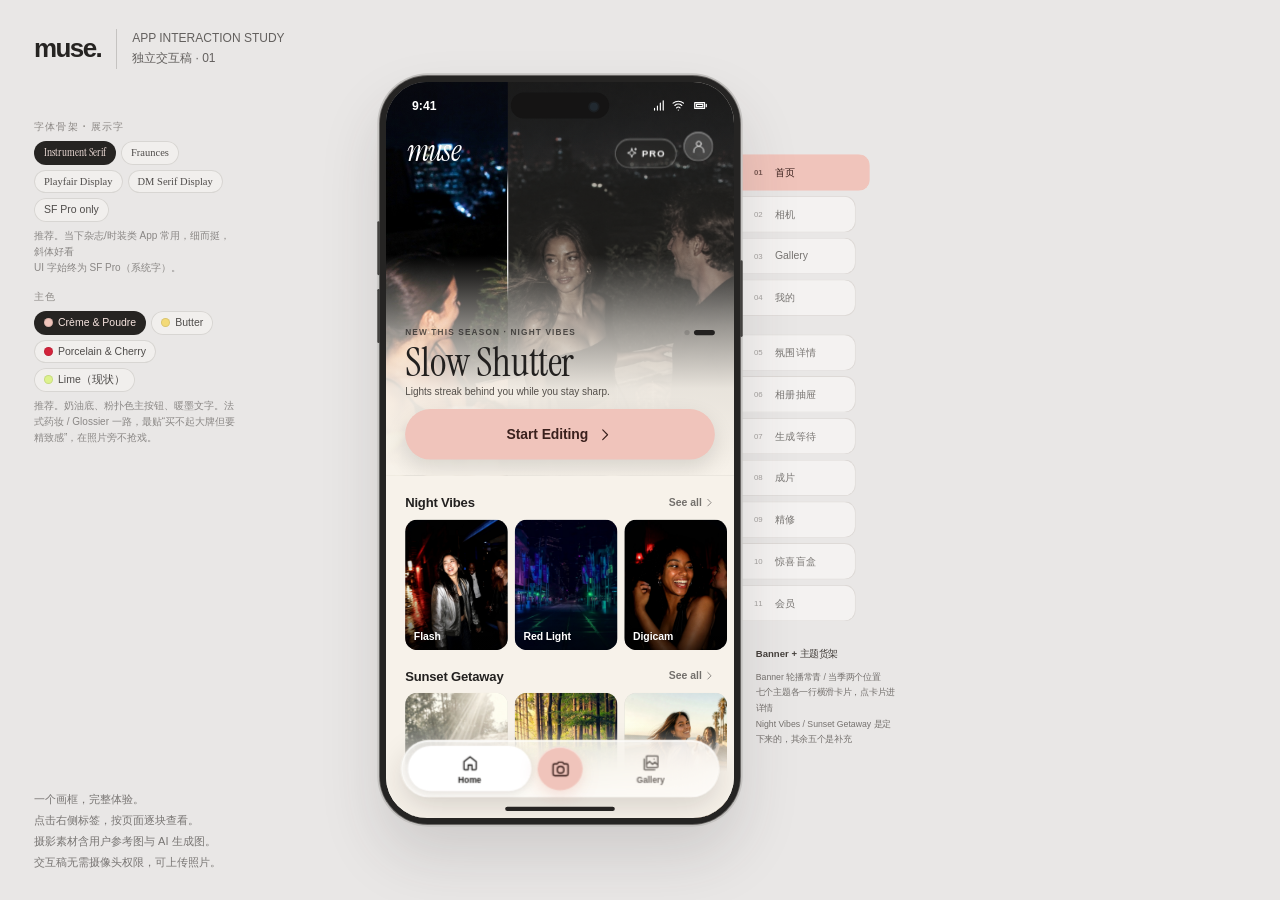
==== muse-app.html @ c4433f5d "Update the result page to Filters, Effects, Adjust, and Edit More." ====
<!doctype html>
<html lang="en" translate="no">
<head><meta charset="utf-8"><meta name="google" content="notranslate"><meta name="viewport" content="width=device-width, initial-scale=1"><title>muse — App UI</title>
<!-- THESIS: One photo, a new feeling. Real photography and direct manipulation lead.
OWN-WORLD: Warm porcelain, ink and one soft accent (default palette "Crème & Poudre"; Butter, Cherry and the original Lime are switchable in the demo panel); one editorial serif (Instrument Serif) for covers and titles, SF Pro for everything operated; Liquid-Glass chrome over photos; precise line icons; one glass capsule with Home / Camera / Gallery.
DIRECTION (2026-09-09): destination-led looks (Tonight / Getaway / Everyday), each packing color + light + grain. See DESIGN-DIRECTION.md.
STORY: Discover a look, choose a photo, compare, fine tune and save. A gift turns selection into discovery.
FIRST VIEWPORT: Edge-to-edge photographic feature, compact wordmark, membership pill, horizontal animated collections.
FORM: User-specified iPhone frame with external page tabs. Standalone, offline, no services. Included photos are Unsplash reference assets; AI and purchases are not connected. -->
<style>
:root{--paper:#faf9f6;--ink:#22231e;--muted:#73746c;--line:#e8e8e0;--accent:#ddf28d;--scale:1;--shadow:0 22px 60px #2427201a;font-family:-apple-system,BlinkMacSystemFont,"SF Pro Display","Helvetica Neue",sans-serif;color:var(--ink);font-synthesis:none}*{box-sizing:border-box}body{margin:0;background:#e9eae5;min-height:100vh}button,input,select{font:inherit}button{cursor:pointer;border:0;color:inherit;background:none;-webkit-tap-highlight-color:transparent}button:active{transform:scale(.97)}button:focus-visible,a:focus-visible,input:focus-visible{outline:3px solid #778e36;outline-offset:3px}button:disabled{opacity:.4;cursor:default}svg{width:22px;height:22px;fill:none;stroke:currentColor;stroke-width:1.7;stroke-linecap:round;stroke-linejoin:round;flex-shrink:0}img{display:block;width:100%;height:100%;object-fit:cover}h1,h2,h3,p{margin:0}h1{font-size:32px;letter-spacing:-1.05px;font-weight:730}h2{font-size:23px;letter-spacing:-.7px;font-weight:700}h3{font-size:17px;letter-spacing:-.35px}.board-head{position:fixed;left:34px;top:29px;display:flex;align-items:center;gap:15px;color:#62655b;font-size:12px}.board-head strong{font-size:26px;letter-spacing:-1.6px;color:#252820}.board-head span{border-left:1px solid #c5c8be;padding-left:15px;line-height:1.65}.board-note{position:fixed;left:34px;bottom:27px;font-size:11px;color:#777b70;line-height:1.9;max-width:205px}.workspace{min-height:100vh;display:flex;align-items:center;justify-content:center;padding:30px 160px 30px 0}.stage{position:relative;width:414px;height:860px;flex-shrink:0}.device{width:414px;height:860px;border:7px solid #252622;border-radius:55px;background:#252622;box-shadow:0 0 0 1px #686b62,0 0 0 3px #c5c7bf,0 36px 70px #30382c26;position:relative;z-index:2}.device:before{content:"";position:absolute;left:-10px;top:160px;width:3px;height:62px;border-radius:3px;background:#41443c;box-shadow:0 78px #41443c}.device:after{content:"";position:absolute;right:-10px;top:205px;width:3px;height:88px;border-radius:3px;background:#41443c}.screen{height:100%;border-radius:47px;background:var(--paper);overflow:hidden;position:relative;isolation:isolate}.status{height:54px;position:absolute;top:0;left:0;right:0;display:flex;align-items:center;justify-content:space-between;padding:0 27px 0 30px;font-size:14px;font-weight:650;z-index:15;pointer-events:none}.status.light{color:#fff}.status-icons{display:flex;gap:6px;align-items:center}.status svg{width:16px;height:16px;stroke-width:2}.status .battery{width:23px}.island{position:absolute;left:50%;top:12px;transform:translateX(-50%);width:113px;height:30px;border-radius:20px;background:#151613}.island:after{content:"";position:absolute;right:11px;top:10px;width:9px;height:9px;background:#212930;border:2px solid #1b1e21;border-radius:50%}.home-line{position:absolute;bottom:8px;left:50%;transform:translateX(-50%);background:#252620;width:126px;height:5px;border-radius:9px;z-index:50;pointer-events:none}.screen.dark .home-line{background:#fff}.content{height:100%;overflow:auto;scrollbar-width:none;padding-top:54px;padding-bottom:116px}.content::-webkit-scrollbar,.horizontal::-webkit-scrollbar{display:none}.topbar{height:59px;display:flex;align-items:center;justify-content:space-between;padding:0 24px}.wordmark{font-size:32px;letter-spacing:-2px;font-weight:800;display:flex;align-items:center;gap:5px}.wordmark svg{height:22px;width:22px;stroke-width:1.4}.pro{display:flex;align-items:center;gap:5px;font-size:11px;font-weight:650;background:#efefe7;border:1px solid #e1e3d7;border-radius:30px;padding:8px 12px}.pro svg{width:14px;height:14px}.pro b{font-weight:800;letter-spacing:1px}.content.home-content{padding-top:0}.hero{height:496px;position:relative;color:var(--ink);overflow:hidden}.hero-media{position:absolute;inset:0;animation:heroDrift 9s ease-in-out infinite alternate;transform-origin:50% 32%;pointer-events:none}.hero .hero-image{position:absolute;inset:0;object-position:50% 30%;height:100%}.hero-reveal{position:absolute;inset:0;clip-path:inset(0 65% 0 0);animation:heroReveal 4.8s ease-in-out infinite}.hero-sweep{position:absolute;top:105px;bottom:145px;left:35%;width:2px;margin-left:-1px;background:#ffffffe6;box-shadow:0 0 10px #ffffff80,0 0 1px #0006;animation:heroSweep 4.8s ease-in-out infinite;mask-image:linear-gradient(transparent,#000 18%,#000 78%,transparent)}.hero:after{content:"";position:absolute;inset:0;background:linear-gradient(180deg,#10140f68 0%,#10140f08 22%,#faf9f600 43%,#faf9f68c 60%,#faf9f6ed 76%,var(--paper) 95%);pointer-events:none}.hero .topbar{position:absolute;top:54px;left:0;right:0;z-index:3;color:white;height:55px;background:none}.hero .pro{background:#22281d35;border-color:#ffffff50;color:white;backdrop-filter:blur(14px)}.hero-text{position:absolute;z-index:2;left:25px;right:25px;bottom:20px}.hero .eyebrow{color:#535b45}.hero h1{font-weight:660;font-size:38px;line-height:1.04;margin:9px 0;letter-spacing:-1.35px}.hero p{font-size:12px;color:#626857}.hero .hero-actions{margin-top:17px}.hero .circle{background:#ffffff90;color:#323a27;border:1px solid #cfd5c4}.hero .hero-dots button{background:#c3c9b7}.hero .hero-dots button.active{background:#53663a}.home-content .collection{margin-top:17px}.status.home-scrolled{background:var(--paper);color:var(--ink)}
.eyebrow{font-size:10px;font-weight:650;letter-spacing:2px}.hero-actions{display:flex;align-items:center;gap:9px;margin-top:18px}.primary{min-height:49px;border-radius:27px;background:var(--ink);color:#fff;padding:0 24px;font-weight:600;font-size:14px;display:inline-flex;align-items:center;justify-content:center;gap:9px}.primary.lime{background:var(--accent);color:#242b18}.primary.white{background:white;color:var(--ink)}.primary.wide{width:100%}.hero .primary{min-height:40px;padding:0 22px;font-size:12px}.circle{height:41px;width:41px;border-radius:50%;display:inline-flex;align-items:center;justify-content:center;background:#efefe8;flex-shrink:0}.hero-dots{display:flex;gap:5px;margin-left:auto;align-self:flex-end;padding-bottom:15px}.hero-dots button{width:6px;height:6px;padding:0;background:#ffffff65;border-radius:4px}.hero-dots button.active{width:24px;background:white}.collection{margin-top:24px}.section-heading{display:flex;justify-content:space-between;align-items:center;padding:0 23px;margin-bottom:13px}.section-heading button{font-size:11px;color:#77786f;display:flex;gap:3px;align-items:center}.section-heading button svg{height:13px;width:13px}.section-heading h2{font-size:21px}.horizontal{display:flex;gap:11px;overflow-x:auto;scrollbar-width:none;padding:0 23px 3px;scroll-snap-type:x mandatory}.template{padding:0;text-align:left;width:147px;flex-shrink:0;scroll-snap-align:center}.template-image{height:170px;position:relative;overflow:hidden;border-radius:13px;background:#dadbd3}.template-image .after{position:absolute;inset:0;animation:reveal 6s ease-in-out infinite}.template:nth-child(2n) .after{animation-delay:-2s}.template:nth-child(3n) .after{animation-delay:-4s}.template-image .divider{position:absolute;top:0;bottom:0;width:2px;margin-left:-1px;background:#ffffffe0;box-shadow:0 0 6px #ffffff80,0 0 1px #0006;animation:divider 6s ease-in-out infinite}.template:nth-child(2n) .divider{animation-delay:-2s}.template:nth-child(3n) .divider{animation-delay:-4s}.template-tag{position:absolute;left:9px;bottom:9px;color:#fff;background:#151a164f;padding:4px 7px;border:1px solid #ffffff45;border-radius:12px;font-size:8px}.template h3{font-size:12px;margin-top:9px;font-weight:650;letter-spacing:0}.template p{font-size:10px;color:var(--muted);margin-top:4px}.bottom-nav{position:absolute;z-index:12;bottom:24px;left:17px;right:17px;display:flex;gap:9px;align-items:center}.bottom-nav:before{content:"";position:absolute;inset:-19px -17px -24px;background:linear-gradient(transparent,var(--paper) 51%);z-index:-1;pointer-events:none}.capsule{display:flex;align-items:center;background:#252720;border:1px solid #ffffff19;border-radius:38px;padding:6px;flex:1;height:64px;box-shadow:0 7px 17px #1b241527}.nav-item{display:flex;flex:1;gap:4px;flex-direction:column;align-items:center;justify-content:center;height:50px;color:#c0c3b7;font-size:9px;border-radius:30px;font-weight:500}.nav-item svg{width:21px;height:21px}.nav-item.active{background:#414538;color:var(--accent)}.nav-orb{width:64px;height:64px;border-radius:50%;display:grid;place-items:center;background:var(--accent);box-shadow:0 7px 17px #1b24151a;position:relative}.nav-orb svg{height:25px;width:25px}.nav-orb.selecting{outline:4px solid #c7dd8b66;animation:pulse 2s infinite}.nav-orb.dragover{transform:scale(1.14);background:#bde550}.nav-orb .count{position:absolute;right:0;top:0;border-radius:50%;background:#252720;color:white;font-size:10px;padding:4px 7px}.tabs{position:absolute;left:407px;top:90px;width:157px;display:flex;flex-direction:column;gap:8px;z-index:1}.tab{height:46px;padding:0 16px 0 23px;border-radius:0 13px 13px 0;text-align:left;background:#f5f5f0;color:#767b6f;display:flex;align-items:center;gap:11px;font-size:12px;transition:width .2s,background .2s;width:140px;border:1px solid #dce0d3;border-left:0}.tab small{font-size:9px;opacity:.65;width:13px}.tab.active{width:156px;background:#daeaa5;color:#263018;font-weight:650;border-color:#cddf93}.tab-divider{height:9px}.board-caption{position:absolute;left:432px;top:690px;width:160px;font-size:10px;line-height:1.8;color:#72796a}.board-caption strong{display:block;color:#424a37;margin-bottom:7px;font-size:11px}.page-heading{padding:19px 23px 16px;display:flex;align-items:center;justify-content:space-between}.page-heading p{font-size:11px;color:var(--muted);margin-top:6px}.text-button{font-size:13px;font-weight:550}.segmented{margin:0 20px 22px;background:#eaece3;padding:4px;border-radius:24px;display:flex}.segmented button{flex:1;font-size:11px;padding:9px 3px;border-radius:20px;color:#686e5f}.segmented button.active{background:white;color:#282d21;box-shadow:0 2px 4px #1f26120d}.library-date{display:flex;justify-content:space-between;align-items:center;margin:0 23px 13px}.library-date h2{font-size:19px}.library-date span{font-size:10px;color:var(--muted)}.photo-grid{display:grid;grid-template-columns:repeat(3,1fr);gap:3px;padding:0 3px}.photo-cell{position:relative;aspect-ratio:.79;padding:0;overflow:hidden;touch-action:pan-y;user-select:none;-webkit-user-select:none}.photo-cell img{pointer-events:none}.photo-cell.selected img{transform:scale(.89);border-radius:9px;opacity:.85}.photo-cell.selected{background:#e0edb7}.photo-cell .check{position:absolute;right:8px;bottom:8px;height:21px;width:21px;background:#1112;border:1.5px solid white;border-radius:50%;display:grid;place-items:center;color:#fff}.photo-cell.selected .check{background:#2b3320;border-color:#fff}.photo-cell .check svg{width:13px;height:13px}.photo-cell .heart{position:absolute;left:8px;bottom:9px;color:#fff;width:12px;height:12px;fill:#fff;filter:drop-shadow(0 1px 2px #0008)}.library-hint{display:flex;gap:11px;margin:22px 23px 0;padding:16px 0;border-top:1px solid var(--line);align-items:flex-start}.library-hint svg{width:25px;height:25px;color:#5c6940}.library-hint h3{font-size:12px;line-height:1.4}.library-hint p{font-size:11px;line-height:1.65;color:var(--muted);margin-top:4px}.subtle{font-size:10px;color:var(--muted);line-height:1.6}.selection-tip{position:absolute;bottom:98px;left:21px;right:21px;z-index:13;background:#eef4dd;border-radius:15px;padding:13px 14px;font-size:11px;display:flex;align-items:center;gap:10px;border:1px solid #d8e1bd}.selection-tip p{flex:1}.selection-tip button{font-size:11px;font-weight:700}.toolbar{height:59px;display:flex;align-items:center;justify-content:space-between;padding:0 18px;gap:8px}.toolbar .circle{background:#eeeee7;width:36px;height:36px}.toolbar-title{text-align:center;flex:1}.toolbar-title h3{font-size:14px}.toolbar-title p{font-size:10px;color:var(--muted);margin-top:3px}.toolbar .right{min-width:36px;text-align:right}.detail-visual{height:423px;position:relative;background:#30342d;overflow:hidden}.detail-visual>img{position:absolute;inset:0;object-position:50% 36%}.detail-visual .original{clip-path:inset(0 calc(100% - var(--split,50%)) 0 0);z-index:2}.compare-line{position:absolute;top:0;bottom:0;left:var(--split,50%);width:1.5px;background:#fff9;z-index:3;pointer-events:none}.compare-line span{position:absolute;top:49%;left:-16px;width:33px;height:33px;border-radius:50%;background:white;display:grid;place-items:center;color:#333;box-shadow:0 2px 10px #0002}.compare-line span svg{width:19px}.compare-input{position:absolute;z-index:4;inset:0;width:100%;height:100%;margin:0;opacity:0;cursor:ew-resize}.compare-label{position:absolute;z-index:3;top:16px;padding:5px 8px;font-size:9px;color:white;border-radius:14px;background:#16191650;border:1px solid #ffffff36}.compare-label.left{left:16px}.compare-label.right{right:16px}.detail-body{padding:22px 23px}.detail-body p{font-size:12px;line-height:1.65;color:var(--muted);margin-top:8px}.chips{display:flex;gap:6px;margin-top:16px}.chip{font-size:10px;border:1px solid #e0e2d7;border-radius:20px;padding:6px 10px;color:#636a56}.sticky-action{position:absolute;bottom:24px;left:23px;right:23px;z-index:10;display:flex;gap:9px}.sticky-action:before{content:"";position:absolute;inset:-20px -23px -24px;background:linear-gradient(transparent,var(--paper) 42%);z-index:-1;pointer-events:none}.sticky-action .primary{flex:1}.sticky-action .circle{height:49px;width:49px}.modal-layer{position:absolute;inset:0;background:#13170e70;z-index:30;display:flex;align-items:flex-end;backdrop-filter:blur(4px)}.sheet{background:var(--paper);border-radius:30px 30px 0 0;width:100%;max-height:86%;overflow:auto;padding:11px 20px 35px;box-shadow:0 -10px 45px #1b241224;animation:sheetIn .32s cubic-bezier(.16,1,.3,1)}.handle{width:32px;height:4px;border-radius:5px;background:#ced1c6;margin:0 auto 15px}.sheet-head{display:flex;align-items:center;justify-content:space-between;margin:0 2px 6px}.sheet-head h2{font-size:22px}.sheet-head .circle{width:29px;height:29px}.sheet-head .circle svg{width:16px}.sheet-description{font-size:12px;color:var(--muted);line-height:1.6;padding:0 2px;margin-bottom:19px}.upload-row{display:flex;align-items:center;text-align:left;gap:13px;background:#ecefe3;border-radius:14px;width:100%;padding:15px;margin:16px 0 20px}.upload-row>svg{width:24px;height:24px}.upload-row span{flex:1;font-size:13px;font-weight:650}.upload-row small{display:block;font-size:10px;color:var(--muted);font-weight:400;margin-top:4px}.sheet .photo-grid{margin:13px -17px 17px;padding:0}.sheet .photo-cell{aspect-ratio:1}.empty{padding:55px 30px;text-align:center;color:#777d6e}.empty>svg{height:38px;width:38px;margin-bottom:15px;stroke-width:1.2}.empty h3{font-size:16px;color:var(--ink)}.empty p{font-size:12px;line-height:1.7;margin:9px auto 20px;max-width:250px}.toast{position:absolute;z-index:60;left:30px;right:30px;bottom:110px;display:none;background:#262a22ed;color:white;backdrop-filter:blur(12px);border-radius:17px;padding:14px 17px;font-size:12px;line-height:1.6;box-shadow:0 5px 20px #0002}.toast.show{display:block;animation:sheetIn .2s ease-out}.result-tag{display:flex;align-items:center;gap:6px;color:#56613b;font-size:11px;padding:5px 0 12px}.result-tag svg{width:15px;height:15px}.range-row{margin:22px 0}.range-label{display:flex;justify-content:space-between;font-size:12px;margin-bottom:12px}.range-label output{color:#828678;font-variant-numeric:tabular-nums}input[type=range]:not(.compare-input){width:100%;height:3px;accent-color:#5b6e35;cursor:pointer}.profile{padding:22px 24px 0}.avatar{width:65px;height:65px;border-radius:50%;display:grid;place-items:center;background:#eaeddc;color:#697b47;margin-bottom:15px}.avatar svg{width:28px;height:28px;stroke-width:1.4}.profile h1{font-size:29px}.profile p{font-size:12px;color:var(--muted);margin-top:7px;line-height:1.65}.membership-card{background:#e2ecc5;border-radius:20px;margin:25px 23px;padding:22px;position:relative;overflow:hidden;text-align:left;width:calc(100% - 46px)}.membership-card h2{font-size:23px}.membership-card p{font-size:11px;color:#596547;margin-top:8px;line-height:1.6;max-width:220px}.membership-card>svg{position:absolute;right:20px;top:20px;height:24px;width:24px;color:#657740}.membership-card .link{display:flex;gap:5px;align-items:center;font-size:11px;font-weight:650;margin-top:19px}.membership-card .link svg{width:13px;height:13px}.settings{margin:20px 23px;border-top:1px solid var(--line)}.setting{display:flex;align-items:center;width:100%;gap:12px;padding:18px 0;border-bottom:1px solid var(--line);font-size:12px;text-align:left}.setting>svg{width:19px;height:19px;color:#777f69}.setting span{flex:1}.setting small{font-size:10px;color:var(--muted)}.setting .chev{width:14px;height:14px}.history-row{display:flex;align-items:center;gap:13px;padding:10px 23px;text-align:left;width:100%}.history-row img{width:51px;height:60px;border-radius:7px}.history-row div{flex:1}.history-row h3{font-size:12px}.history-row p{font-size:10px;color:var(--muted);margin-top:6px}.history-row svg{height:16px;width:16px}.editor{background:#f6f6f1;min-height:100%;padding-bottom:30px}.editor .detail-visual{height:355px}.editor-tools{display:flex;gap:10px;justify-content:space-between;margin:19px 20px 0;border-bottom:1px solid var(--line);padding-bottom:14px}.editor-tool{display:flex;flex-direction:column;gap:8px;align-items:center;font-size:10px;color:#858a7b;min-width:50px}.editor-tool.active{color:#344523}.editor-tool.active svg{background:#e3edcd;border-radius:10px;box-sizing:content-box;padding:9px;margin:-9px}.editor-settings{padding:8px 25px 0}.editor-look-row{display:flex;gap:10px;overflow-x:auto;padding:20px 23px}.editor-look{flex:0 0 60px;font-size:9px;padding:0}.editor-look img{height:67px;border-radius:8px;margin-bottom:8px}.editor-look.active img{outline:2px solid #5c7040;outline-offset:3px}.content.camera-content{padding:54px 0 22px!important;overflow:hidden;background:#080907!important}.camera-screen{height:100%;min-height:0;position:relative;background:#151713;color:#fff;border-radius:27px;overflow:hidden}.camera-scene{position:absolute;inset:0;background:#191d17}.camera-video,.camera-photo-preview{width:100%;height:100%;object-fit:cover;position:absolute;inset:0;transform-origin:center}.camera-photo-preview[hidden]{display:none}.camera-video[hidden]{display:none}.camera-shade{position:absolute;inset:0;pointer-events:none;background:linear-gradient(#0508047a,transparent 20%,transparent 48%,#070a0599 74%,#070907f5 100%)}.camera-top{position:absolute;left:17px;right:17px;top:17px;display:flex;align-items:center;justify-content:space-between;z-index:4}.camera-top .circle,.camera-rail .circle{width:35px;height:35px;background:#343a30a6;backdrop-filter:blur(14px);color:white;border:1px solid #ffffff1c}.camera-top .circle svg{width:18px;height:18px}.camera-top-label{font-size:11px;font-weight:550;display:flex;align-items:center;gap:6px;text-shadow:0 1px 5px #0008}.camera-top-label svg{width:13px;height:13px;color:var(--accent)}.camera-rail{position:absolute;right:16px;bottom:244px;display:flex;flex-direction:column;align-items:center;gap:12px;z-index:4}.camera-rail .circle{width:36px;height:36px}.camera-rail .circle svg{width:20px;height:20px}.camera-zoom{position:absolute;left:50%;bottom:242px;transform:translateX(-50%);background:#30362acf;border:1px solid #ffffff12;border-radius:28px;display:flex;padding:4px;gap:3px;z-index:3;backdrop-filter:blur(10px)}.camera-zoom button{height:33px;min-width:34px;border-radius:50%;font-size:11px;color:#c5cbbf;font-weight:550}.camera-zoom button.active{background:#171d12;color:var(--accent);font-size:12px}.camera-style-name{position:absolute;bottom:188px;left:20px;right:20px;text-align:center;font-size:12px;font-weight:600;letter-spacing:.1px;z-index:3}.camera-carousel{position:absolute;left:0;right:0;bottom:72px;height:112px;z-index:3;display:flex;align-items:center;gap:15px;overflow-x:auto;padding:0 calc(50% - 32px);scroll-snap-type:x mandatory;scrollbar-width:none;touch-action:pan-x}.camera-carousel::-webkit-scrollbar{display:none}.camera-style{width:64px;height:64px;border-radius:50%;padding:0;overflow:hidden;position:relative;flex-shrink:0;scroll-snap-align:center;opacity:.72;transition:transform .2s,opacity .2s}.camera-style.active{transform:scale(1.25);opacity:1}.camera-style:after{content:"";position:absolute;inset:0;background:linear-gradient(transparent,#080c0470)}.camera-shutter{position:absolute;bottom:82px;left:50%;transform:translateX(-50%);width:92px;height:92px;border-radius:50%;border:3px solid white;background:transparent;z-index:4;padding:0;box-shadow:0 2px 12px #0002}.camera-shutter:before{content:"";position:absolute;inset:4px;border:1px solid #ffffff66;border-radius:50%;pointer-events:none}.camera-shutter:active{transform:translateX(-50%) scale(.96)}.camera-shutter.photo-mode{border-color:var(--accent)}.camera-shutter.photo-mode:after{content:"✓";display:grid;place-items:center;position:absolute;inset:8px;border-radius:50%;background:#202a11a6;color:var(--accent);font-size:30px}.camera-bottom{position:absolute;bottom:20px;left:22px;right:22px;display:flex;align-items:center;justify-content:space-between;z-index:4;height:36px}.camera-album{width:34px;height:38px;border-radius:9px;padding:0;overflow:hidden;background:#353c2d;display:grid;place-items:center;border:1px solid #ffffff20}.camera-album svg{width:20px}.camera-mode-tabs{display:flex;gap:25px;align-items:center}.camera-mode-tabs button{padding:10px 0;color:#8d9782;font-size:13px;font-weight:600}.camera-mode-tabs button.active{color:white}.camera-add{position:relative;padding:0;width:34px;height:38px;display:grid;place-items:center}.camera-add svg{height:27px;width:27px}.camera-add svg+svg{position:absolute;right:-2px;top:0;width:13px;height:13px;background:#0b0e08;border-radius:4px}.camera-flash-frame{position:absolute;inset:0;background:white;opacity:0;pointer-events:none;z-index:7}.camera-flash-frame.exposing{animation:cameraFlash .22s ease-out}@keyframes cameraFlash{from{opacity:.8}to{opacity:0}}
.gift-heading{padding:17px 28px 0;text-align:center}.gift-heading h1{font-size:32px;line-height:1.08}.gift-heading p{font-size:12px;color:var(--muted);line-height:1.6;max-width:285px;margin:11px auto 0}.gift-stage{height:232px;position:relative;display:flex;align-items:center;justify-content:center;margin-top:5px}.gift-photo{position:absolute;width:98px;height:125px;padding:5px;background:white;box-shadow:0 10px 20px #182e151a;border-radius:5px;top:38px;left:59px;transform:rotate(-15deg)}.gift-photo.right{left:auto;right:59px;transform:rotate(13deg);top:32px}.gift-photo img{border-radius:2px}.gift-object{position:relative;width:112px;height:95px;background:#d6e9a5;border-radius:6px 6px 12px 12px;transform:rotate(-6deg);margin-top:77px;box-shadow:0 16px 22px #4b61212b}.gift-object:before{content:"";position:absolute;top:-11px;left:-6px;width:124px;height:25px;border-radius:6px;background:#e1efbc;box-shadow:0 4px 2px #9bb97035}.gift-ribbon{position:absolute;left:45px;top:-11px;width:23px;height:106px;background:#677d43}.gift-bow{position:absolute;top:-35px;left:24px;width:66px;height:29px;border:9px solid #677d43;border-radius:50% 50% 12% 12%;transform:rotate(-4deg)}.gift-object>svg{position:absolute;bottom:12px;right:12px;width:17px;color:#58713a}.gift-stage.open .gift-object{animation:giftOpen .7s ease forwards}.gift-options{padding:0 24px}.gift-option{display:flex;align-items:center;gap:12px;padding:14px 0;border-bottom:1px solid var(--line)}.gift-option svg{width:19px;height:19px;color:#758352}.gift-option div{flex:1}.gift-option h3{font-size:12px}.gift-option p{font-size:10px;color:var(--muted);margin-top:5px;line-height:1.5}.gift-option .switch{height:27px;width:45px;border-radius:20px;background:#647a40;position:relative}.switch:after{content:"";position:absolute;right:3px;top:3px;width:21px;height:21px;background:#fff;border-radius:50%;box-shadow:0 1px 3px #0002}.switch.off{background:#d0d3c9}.switch.off:after{left:3px}.gift-preview-note{font-size:10px;color:#7e8573;line-height:1.65;margin:16px 24px;text-align:center}.gift-result-grid{display:grid;grid-template-columns:1fr 1fr;gap:12px;padding:22px}.gift-result-grid button{padding:0;text-align:left}.gift-result-grid img{height:195px;border-radius:12px}.gift-result-grid h3{font-size:12px;margin:10px 0 5px}.gift-result-grid p{font-size:10px;color:var(--muted)}.pro-hero{height:276px;position:relative;margin-top:-54px;overflow:hidden}.pro-hero img{object-position:50% 29%;filter:grayscale(1)}.pro-hero:after{content:"";position:absolute;inset:0;background:linear-gradient(transparent 25%,var(--paper) 100%)}.pro-content{padding:0 29px;position:relative;margin-top:-40px;text-align:center}.pro-content .wordmark{justify-content:center;font-size:40px;gap:10px}.pro-content .wordmark span{font-size:11px;letter-spacing:2px;background:#e3ebcd;border:1px solid #d0dbb5;border-radius:7px;padding:6px 8px}.pro-content>h1{font-size:29px;line-height:1.13;margin-top:20px}.pro-content>p{font-size:12px;color:var(--muted);line-height:1.7;margin-top:12px}.benefits{text-align:left;margin:25px 0}.benefit{display:flex;gap:12px;align-items:center;margin:20px 0;font-size:12px}.benefit svg{width:19px;height:19px;color:#5a6d3e}.plans{display:flex;gap:10px;text-align:left}.plan{flex:1;border:1px solid #daddd0;border-radius:14px;padding:17px 13px}.plan.active{border:1.5px solid #6a7f49;background:#eef3e1}.plan h3{font-size:12px}.plan p{font-size:10px;color:var(--muted);margin-top:8px}.legal{font-size:9px;color:#808574;line-height:1.65;text-align:center;margin-top:16px}.review-banner{padding:12px 14px;background:#f0f1e9;border-radius:12px;font-size:11px;color:#777f69;line-height:1.65;margin:20px 0}.form-label{font-size:11px;color:#656d5b;display:block;margin:20px 0 8px}.field{background:white;border:1px solid #dce0d2;border-radius:12px;padding:13px;width:100%;font-size:13px;color:var(--ink)}.sheet-actions{display:flex;gap:8px;margin-top:20px}.sheet-actions button{flex:1}.secondary{min-height:47px;background:#e9ecdf;border-radius:24px;font-size:12px;font-weight:600;padding:0 17px;display:flex;align-items:center;justify-content:center;gap:8px}.danger{color:#a1473a}.gallery-detail{background:#1b1e18;color:white;min-height:100%}.gallery-detail .toolbar .circle{background:#363b30;color:white}.gallery-detail .toolbar-title p{color:#aab19e}.gallery-detail-image{height:460px;object-fit:contain}.photo-actions{display:flex;align-items:center;justify-content:space-around;padding:22px 25px}.photo-actions button{display:flex;align-items:center;flex-direction:column;gap:9px;font-size:10px}.photo-actions button svg{height:22px;width:22px}.photo-info{padding:5px 25px;color:#acb49e;font-size:10px;line-height:1.8}.gallery-detail .primary{margin:20px 25px 0;width:calc(100% - 50px)}.drag-ghost{position:absolute;z-index:80;width:70px;height:85px;border-radius:9px;pointer-events:none;box-shadow:0 8px 30px #0005;transform:rotate(-8deg);border:3px solid white}.sr-only{position:absolute;width:1px;height:1px;padding:0;margin:-1px;overflow:hidden;clip:rect(0,0,0,0);white-space:nowrap;border:0}
@keyframes reveal{0%,12%{clip-path:inset(0 80% 0 0)}45%,60%{clip-path:inset(0 0 0 0)}90%,100%{clip-path:inset(0 80% 0 0)}}@keyframes divider{0%,12%{left:20%}45%,60%{left:100%}90%,100%{left:20%}}@keyframes heroReveal{0%,100%{clip-path:inset(0 100% 0 0)}12%{clip-path:inset(0 86% 0 0)}48%,64%{clip-path:inset(0 0 0 0)}}@keyframes heroSweep{0%,100%{left:0;opacity:0}12%{left:14%;opacity:1}48%,64%{left:100%;opacity:0}84%{opacity:1}}@keyframes heroDrift{from{transform:scale(1.02) translateY(0)}to{transform:scale(1.1) translateY(-6px)}}@keyframes sheetIn{from{transform:translateY(30px);opacity:.4}to{transform:translateY(0);opacity:1}}@keyframes pulse{50%{box-shadow:0 0 0 8px #bdd68425}}@keyframes giftOpen{30%{transform:rotate(8deg) scale(1.08)}65%{transform:rotate(-8deg) scale(.95)}100%{transform:rotate(0) scale(1.12)}}

/* Photo development: activity is visual; completion is driven by actual results. */
.tabs{gap:6px}.tab{height:42px}.board-caption{top:655px}.content.generating-content{padding-bottom:30px!important}.generation-page{min-height:100%;position:relative}.generation-top{height:55px;display:flex;align-items:center;justify-content:space-between;padding:0 23px}.generation-top .circle{width:34px;height:34px;background:#edeee5}.generation-top span{font-size:12px;font-weight:550}.generation-top>svg{width:20px;height:20px;color:#71844b}.generation-intro{text-align:center;padding:12px 24px 0}.generation-intro h1{font-size:31px;letter-spacing:-1px;line-height:1.12;font-weight:640}.generation-intro p{font-size:11px;color:#858b79;margin-top:10px}.develop-stage{position:relative;width:264px;height:327px;margin:25px auto 23px;isolation:isolate}.develop-ambient{position:absolute;inset:26px -24px -8px;z-index:-2;opacity:.22;filter:blur(29px);transform:scale(1.06)}.develop-ambient img{border-radius:30px}.develop-back{position:absolute;inset:7px -2px;border-radius:19px;overflow:hidden;background:#e5e9d9;transform:rotate(-7deg);box-shadow:0 8px 24px #273d1714;z-index:-1}.develop-back.second{transform:rotate(6deg);inset:5px 0}.develop-frame{position:absolute;inset:0;border-radius:19px;overflow:hidden;background:#dde1d2;box-shadow:0 12px 28px #2530161b;transform:translateZ(0)}.develop-photo{transition:filter .65s,transform .65s,opacity .65s;filter:saturate(.82);transform:scale(1.035);object-position:center 34%}.develop-frame:after{content:"";position:absolute;inset:0;border-radius:inherit;box-shadow:inset 0 0 0 1px #ffffff55;pointer-events:none}.develop-light{position:absolute;inset:-50%;background:linear-gradient(115deg,transparent 28%,#e9f7b900 35%,#e9f7b985 45%,#ffffff99 48%,#e4eecd19 56%,transparent 63%);mix-blend-mode:screen;transform:translateX(-25%);animation:developLight 5.2s cubic-bezier(.45,0,.2,1) infinite;pointer-events:none}.develop-curtain{position:absolute;inset:0;background:#f4f4db19;backdrop-filter:blur(3px);mask-image:linear-gradient(90deg,transparent,#000 50%,transparent);animation:developCurtain 5.2s ease-in-out infinite;pointer-events:none}.develop-original{position:absolute;top:13px;right:13px;border:1px solid #ffffff4d;background:#1e291837;backdrop-filter:blur(10px);color:#fff;padding:5px 9px;font-size:9px;border-radius:20px}.develop-caption{position:absolute;left:15px;right:15px;bottom:15px;display:flex;align-items:center;gap:7px;color:white;font-size:11px;text-shadow:0 1px 7px #1119}.develop-caption svg{width:15px;height:15px}.develop-bottom-fade{position:absolute;inset:50% 0 0;background:linear-gradient(transparent,#1b281471);pointer-events:none}.generation-status{text-align:center;padding:0 25px;min-height:74px}.generation-status h2{font-size:17px;font-weight:620;letter-spacing:-.35px;margin-top:13px}.generation-status p{font-size:11px;color:#7a826d;line-height:1.6;margin-top:7px}.activity-dots{display:flex;align-items:center;justify-content:center;gap:5px;height:8px}.activity-dots i{width:5px;height:5px;border-radius:50%;background:#7b9251;animation:developDot 1.6s ease-in-out infinite}.activity-dots i:nth-child(2){animation-delay:.18s}.activity-dots i:nth-child(3){animation-delay:.36s}.generation-assurance{font-size:10px;color:#838b77;text-align:center;display:flex;align-items:center;justify-content:center;gap:5px;margin:20px 22px 16px}.generation-assurance svg{width:13px;height:13px}.generation-actions{padding:0 27px;display:flex;flex-direction:column;align-items:center;gap:9px}.generation-actions .primary{min-height:44px;width:100%;font-size:12px}.generation-actions .text-button{font-size:11px;color:#7e8671;min-height:31px;padding:6px 14px}.generation-actions .secondary{min-height:44px;font-size:12px;width:100%}.generation-complete .develop-photo{filter:none;transform:scale(1)}.generation-complete .develop-light,.generation-complete .develop-curtain,.generation-error .develop-light,.generation-error .develop-curtain,.generation-cancelled .develop-light,.generation-cancelled .develop-curtain{display:none}.generation-complete .develop-frame{animation:developReady .65s ease-out both}.generation-symbol{display:grid;place-items:center;margin:0 auto;width:26px;height:26px;border-radius:50%;background:#e2edc7;color:#5a7139}.generation-symbol svg{width:15px;height:15px}.generation-error .generation-symbol{background:#f0e9db;color:#926a3e}.generation-cancelled .generation-symbol{background:#e9ece2;color:#778367}.generation-error .develop-photo,.generation-cancelled .develop-photo{filter:saturate(.58);opacity:.85}.generation-batch-count{position:absolute;left:50%;bottom:-12px;transform:translateX(-50%);background:var(--paper);color:#6b765a;border:1px solid #e5e9da;border-radius:20px;padding:6px 11px;font-size:9px;z-index:5;white-space:nowrap}.generation-preview-controls{margin-top:13px;display:grid;grid-template-columns:1fr 1fr;gap:5px}.generation-preview-controls button{border:1px solid #d3d9c5;border-radius:8px;background:#f3f5ed;padding:6px 3px;font-size:10px;color:#65724e}.generation-preview-controls button.active{background:#dfeabf;color:#3c4e21;border-color:#c8d69f}.generation-preview-label{font-size:9px;line-height:1.65;color:#858d7b;margin-top:8px}@keyframes developLight{0%,100%{transform:translate(-24%,-3%) rotate(-7deg);opacity:.35}50%{transform:translate(24%,3%) rotate(7deg);opacity:.85}}@keyframes developCurtain{0%,100%{transform:translateX(-60%);opacity:.35}50%{transform:translateX(60%);opacity:.75}}@keyframes developDot{0%,65%,100%{opacity:.28;transform:scale(.8)}30%{opacity:1;transform:scale(1.18)}}@keyframes developReady{from{opacity:.65;transform:scale(.98)}to{opacity:1;transform:scale(1)}}


/* A photo picker, not another decision page. */
.sheet.album-sheet{padding:0 0 25px;display:flex;flex-direction:column;max-height:80%;overflow:hidden;border-radius:29px 29px 0 0}.album-sheet .handle{margin:12px auto 7px;flex-shrink:0}.album-head{height:64px;padding:0 20px 11px;display:flex;align-items:center;justify-content:space-between;gap:12px;flex-shrink:0}.album-head h2{font-size:21px;letter-spacing:-.55px}.album-head p{font-size:10px;color:#818775;margin-top:4px}.album-head-actions{display:flex;align-items:center;gap:8px}.album-head .circle{height:31px;width:31px;background:#ecefe4}.album-head .circle svg{height:17px;width:17px}.album-scroll{overflow-y:auto;overscroll-behavior:contain;scrollbar-width:none;min-height:0}.album-scroll::-webkit-scrollbar{display:none}.album-sheet .photo-grid{margin:0;padding:0 3px;gap:3px}.album-sheet .photo-cell{aspect-ratio:1;border-radius:0}.album-sheet .photo-cell:active{transform:none;opacity:.72}.album-sheet .photo-cell img{transition:filter .15s}.album-sheet .photo-cell:focus-visible{outline-offset:-4px;outline:3px solid var(--accent)}.album-empty{padding:35px 25px;text-align:center}.album-empty>svg{width:30px;height:30px;color:#849272;margin-bottom:13px}.album-empty p{font-size:12px;color:var(--muted);margin-bottom:20px}


/* Photos own the gallery. Controls float above them. */
.screen.library-mode{background:#181e15}.content.library-content{padding:0!important;background:#181e15!important;scroll-padding-top:118px;scroll-padding-bottom:105px}.library-content .photo-grid{grid-template-columns:repeat(2,minmax(0,1fr));gap:2px;padding:0;min-height:100%;align-content:stretch}.library-content .photo-cell{aspect-ratio:.77;min-height:220px;touch-action:none;background:#222a1c}.library-content .photo-cell:last-child:nth-child(odd){grid-column:1/-1;aspect-ratio:1.55}.library-content .photo-cell img{transition:transform .16s,opacity .16s}.library-content .photo-cell.selected{background:#d8e7ac}.library-content .photo-cell.selected img{transform:scale(.935);border-radius:9px;opacity:.92}.library-content .photo-cell .check{right:12px;bottom:13px;width:24px;height:24px}.library-content .photo-cell.selected .check{background:var(--accent);color:#31441d;border:2px solid white}.library-mode .status{color:white;text-shadow:0 1px 8px #0009}.library-mode .home-line{background:white}.library-mode .bottom-nav:before{background:linear-gradient(transparent,#121a096e)}.library-mode .capsule{background:#20291cde;backdrop-filter:blur(20px)}.library-mode .nav-item.active{background:#5d6c476b}.library-mode .nav-orb{box-shadow:0 5px 20px #0003}.library-ui{position:absolute;inset:0;z-index:14;pointer-events:none}.library-top-shade{position:absolute;inset:0 0 auto;height:160px;background:linear-gradient(#15200d91,transparent);pointer-events:none}.library-filters{position:absolute;left:15px;right:15px;top:62px;display:flex;gap:2px;padding:5px;border:1px solid #ffffff4d;background:#f7faefdc;backdrop-filter:blur(18px);border-radius:28px;pointer-events:auto;box-shadow:0 4px 17px #19240c16}.library-filters button{flex:1;min-height:34px;padding:0 6px;border-radius:23px;font-size:11px;font-weight:550;color:#636e53}.library-filters button.active{background:#27351e;color:#f1f8df}.library-selection{position:absolute;top:121px;left:20px;right:20px;display:flex;align-items:center;justify-content:space-between;pointer-events:auto}.library-selection span,.library-selection button{background:#1d2919b8;backdrop-filter:blur(12px);border:1px solid #ffffff27;color:white;border-radius:20px;font-size:11px;padding:8px 12px}.library-selection span{display:flex;align-items:center;gap:6px}.library-selection svg{width:13px;height:13px}.library-empty{min-height:100%;padding:170px 28px 130px;display:flex;align-items:center;justify-content:center;flex-direction:column;text-align:center;color:#e7eddc}.library-empty>svg{height:34px;width:34px;margin-bottom:17px;stroke-width:1.3}.library-empty h3{font-size:18px}.library-empty p{font-size:12px;color:#b8c3aa;line-height:1.7;margin:10px 0 20px}.gift-coach{position:absolute;right:21px;bottom:103px;color:white;pointer-events:none;width:180px;padding-right:29px;animation:coachIn .35s ease-out both}.gift-coach p{font-size:11px;line-height:1.55;background:#27321cde;backdrop-filter:blur(12px);border:1px solid #ffffff35;border-radius:14px;padding:10px 13px;box-shadow:0 6px 20px #0002}.gift-coach .coach-arrow{position:absolute;right:8px;bottom:-29px;height:57px;width:41px;stroke:#e5f4be;stroke-width:1.7;fill:none;animation:coachArrow 2s ease-in-out infinite;overflow:visible}.gift-coach button{position:absolute;left:-8px;top:-8px;background:#f4f7ed;color:#566745;width:20px;height:20px;border-radius:50%;display:grid;place-items:center;pointer-events:auto}.gift-coach button svg{height:11px;width:11px}.coach-photo,.gift-drag-stack{position:absolute;width:70px;height:87px;pointer-events:none;border:3px solid white;border-radius:9px;box-shadow:0 10px 25px #0005;z-index:24;overflow:visible;background:white}.coach-photo img,.gift-drag-stack img{border-radius:6px}.coach-photo{left:53%;top:56%;animation:coachPhoto 4s cubic-bezier(.25,.6,.25,1) 2 both;opacity:0}.gift-drag-stack{transform:translate(-50%,-60%) rotate(-6deg);z-index:45;will-change:left,top,transform;isolation:isolate}.gift-drag-stack:before,.gift-drag-stack:after{content:"";position:absolute;inset:0;background:#e6ecd9;border:2px solid white;border-radius:8px;transform:rotate(9deg);z-index:-1}.gift-drag-stack:after{transform:rotate(-8deg)}.gift-drag-stack.single:before,.gift-drag-stack.single:after{display:none}.gift-drag-count{position:absolute;right:-9px;top:-10px;border-radius:50%;min-width:24px;height:24px;background:#def293;color:#334021;display:grid;place-items:center;font-size:11px;font-weight:700;border:2px solid white}.nav-orb.drop-ready{transform:scale(1.16);background:#eafaab;box-shadow:0 0 0 8px #e0f39740,0 8px 25px #0003}.nav-orb.receiving{animation:boxReceive .5s ease-out both}.nav-orb.receiving svg{animation:boxReceiveIcon .5s ease-out both}.library-mode .nav-orb.selecting{outline:0;animation:none}.library-mode .nav-orb.selecting:after{content:"";position:absolute;inset:-5px;border:1px solid #e2f5a694;border-radius:50%;animation:giftTarget 2.3s ease-in-out infinite}.library-mode.receiving-gift .photo-cell{pointer-events:none}@keyframes coachIn{from{opacity:0;transform:translateY(7px)}to{opacity:1;transform:translateY(0)}}@keyframes coachArrow{0%,100%{transform:translateY(-3px)}50%{transform:translateY(3px)}}@keyframes coachPhoto{0%,16%{opacity:0;transform:translate(0,0) scale(.9) rotate(-8deg)}23%,35%{opacity:1;transform:translate(0,0) scale(1) rotate(-8deg)}66%{opacity:1;transform:translate(95px,238px) scale(.3) rotate(8deg)}76%,100%{opacity:0;transform:translate(95px,238px) scale(.1) rotate(8deg)}}@keyframes boxReceive{0%,100%{transform:scale(1)}30%{transform:scale(1.2,.88)}60%{transform:scale(.94,1.1)}}@keyframes boxReceiveIcon{40%{transform:translateY(2px) rotate(-8deg)}70%{transform:translateY(-3px) rotate(5deg)}}@keyframes giftTarget{0%,100%{opacity:.3;transform:scale(1)}50%{opacity:.9;transform:scale(1.07)}}


/* Native picker conventions: system white, blue actions, square photos. */
.sheet.album-sheet{background:#fff;padding-bottom:25px;border-radius:24px 24px 0 0;max-height:86%;height:650px}.album-sheet .handle{background:#d1d1d6;margin:9px auto 8px;width:36px;height:5px}.ios-picker-nav{height:48px;flex-shrink:0;display:grid;grid-template-columns:70px 1fr 70px;align-items:center;padding:0 16px;gap:10px}.ios-cancel{font-size:16px;color:#007aff;text-align:left;padding:8px 0}.ios-picker-tabs{background:#eeeeef;padding:3px;display:flex;border-radius:9px}.ios-picker-tabs button{flex:1;height:28px;font-size:13px;font-weight:550;border-radius:7px;color:#1c1c1e}.ios-picker-tabs button.active{background:#fff;box-shadow:0 1px 4px #0002}.ios-search{display:flex;align-items:center;background:#efeff0;border-radius:10px;margin:9px 16px 15px;padding:9px 10px;gap:6px;color:#8e8e93;flex-shrink:0}.ios-search svg{width:17px;height:17px}.ios-search input{border:0;outline:none;background:none;width:100%;font-size:15px;color:#1c1c1e;padding:0}.ios-search input::placeholder{color:#8e8e93}.ios-picker-section{font-size:20px;font-weight:700;letter-spacing:-.4px;padding:0 17px 12px;color:#1c1c1e}.album-sheet .photo-grid{padding:0;gap:2px}.ios-albums{display:grid;grid-template-columns:1fr 1fr;gap:20px 14px;padding:0 16px 20px}.ios-album{padding:0;text-align:left}.ios-album-cover{aspect-ratio:1;border-radius:8px;overflow:hidden;background:#f2f2f7;display:grid;place-items:center;color:#b8b8bd}.ios-album h3{font-size:15px;font-weight:500;letter-spacing:0;margin-top:8px;color:#1c1c1e}.ios-album p{font-size:13px;color:#8e8e93;margin-top:3px}.ios-no-photos{text-align:center;padding:50px 18px;color:#8e8e93;font-size:14px}
/* Generation is an image event, with one status and one exit. */
.content.generating-content{padding-bottom:24px!important}.generation-page{min-height:100%;display:flex;flex-direction:column;align-items:center;justify-content:center;padding:20px 22px 25px}.generation-image{position:relative;isolation:isolate;width:100%;height:490px;max-height:62vh;border-radius:19px;margin-bottom:30px}.generation-image>img,.generation-image>canvas{position:absolute;inset:0;width:100%;height:100%;object-fit:cover;object-position:center 35%;border-radius:19px;box-shadow:0 12px 30px #27301c1f}.generation-image>canvas{background:#c5c7b9}.generation-image .ambient{position:absolute;inset:15px -8px -13px;z-index:-2;filter:blur(25px);opacity:.2}.generation-image .ambient img{border-radius:30px}.generation-image .batch-behind{position:absolute;inset:4px 0;z-index:-1;transform:rotate(-4deg);border-radius:19px;overflow:hidden;background:#e3e8d7}.generation-image .batch-behind+ .batch-behind{transform:rotate(4deg)}.generation-status{min-height:29px;padding:0;display:flex;align-items:center;justify-content:center;gap:10px;margin-bottom:17px}.generation-status h2{font-size:14px;font-weight:550;letter-spacing:0;margin:0}.generation-status .activity-dots{height:auto;gap:3px}.generation-status .activity-dots i{width:4px;height:4px}.generation-actions{padding:0;width:100%;gap:4px}.generation-actions .text-button{color:#7d826f;font-size:12px;min-height:38px}.generation-actions .primary{min-height:46px}.generation-complete .generation-image>img{animation:resultResolve .7s ease-out both}.generation-error .generation-image>img,.generation-cancelled .generation-image>img{filter:saturate(.65)}.result-page .detail-visual{height:515px}.result-page .detail-body{padding-top:13px}.gift-simple{padding:25px 24px;text-align:center}.gift-simple .gift-stage{height:305px;margin:38px 0 28px}.gift-simple p{font-size:14px;color:#727a64}.gift-simple .text-button{font-size:12px;margin-top:12px;color:#6b7c4a}.template-summary{padding:20px 24px;font-size:13px;color:#7b816e}@keyframes resultResolve{from{filter:blur(8px);opacity:.6;transform:scale(1.015)}to{filter:blur(0);opacity:1;transform:scale(1)}}


/* iOS all-photos density: consistent square cells, never enlarged feature tiles. */
.library-content .photo-grid{grid-template-columns:repeat(3,minmax(0,1fr));gap:2px;min-height:0;align-content:start;grid-auto-rows:auto}.library-content .photo-cell,.library-content .photo-cell:last-child:nth-child(odd){aspect-ratio:1;min-height:0;grid-column:auto}.library-content .photo-cell .check{right:8px;bottom:8px;width:21px;height:21px}


/* Me is a utility surface: compact identity, grouped rows, system-sized text. */
.content.me-content{background:#f5f5f2}.me-identity{display:flex;align-items:center;gap:13px;padding:19px 23px 20px;width:100%;text-align:left}.me-avatar{height:49px;width:49px;display:grid;place-items:center;flex-shrink:0;border-radius:50%;background:#e5e9d9;color:#71814e}.me-avatar svg{height:24px;width:24px;stroke-width:1.5}.me-identity .identity-text{flex:1}.me-identity strong{display:block;font-size:17px;font-weight:600;letter-spacing:-.3px}.me-identity small{display:block;font-size:11px;color:#838879;margin-top:5px}.me-identity>svg{width:15px;height:15px;color:#a6aa9c}.me-pro{display:flex;align-items:center;gap:12px;width:calc(100% - 40px);margin:0 20px 17px;padding:15px 17px;background:#e4edcc;border-radius:15px;text-align:left;min-height:66px}.me-pro>svg:first-child{height:24px;width:24px;color:#6b803f}.me-pro>span{flex:1}.me-pro strong{display:block;font-size:15px;font-weight:650}.me-pro small{display:block;font-size:11px;margin-top:4px;color:#788661}.me-pro>svg:last-child{height:15px;width:15px;color:#7d8f5a}.me-group{margin:0 20px 17px;border-radius:14px;background:white;overflow:hidden}.me-row{display:flex;align-items:center;gap:12px;padding:0 16px;min-height:47px;width:100%;text-align:left;position:relative}.me-row+.me-row:before{content:"";position:absolute;left:46px;right:0;top:0;height:.5px;background:#e9eae4}.me-row>svg:first-child{width:18px;height:18px;stroke-width:1.6;color:#74805e}.me-row .row-label{font-size:13px;font-weight:450;flex:1}.me-row .row-value{font-size:11px;color:#9a9e91}.me-row .row-chevron{width:13px;height:13px;color:#b5b9ac}.me-foot{font-size:10px;color:#a4aa98;text-align:center;padding:0 20px 12px}.me-detail-body{padding:17px 20px 30px}.me-detail-body .me-group{margin:0 0 17px}.me-detail-body h2{font-size:18px;font-weight:600;letter-spacing:-.3px}.me-detail-body p{font-size:12px;line-height:1.7;color:#7c8470;margin-top:8px}.me-detail-body .primary{min-height:46px;font-size:13px;margin-top:20px}.me-detail-body .field{background:white}.me-detail-body .form-label{margin-top:10px}.me-account-summary{padding:15px 16px;background:white;border-radius:14px;margin:0 0 20px}.me-account-summary .account-caption{font-size:10px;color:#858e76;margin-bottom:7px}.me-account-summary strong{font-size:14px;font-weight:550}.me-action-danger{color:#bd544a}.me-action-danger>svg:first-child{color:#bd544a}.me-detail-note{margin:14px 14px 22px!important;font-size:11px!important;line-height:1.65!important}.me-empty-history{padding:45px 18px;text-align:center}.me-empty-history>svg{width:32px;height:32px;color:#919b81;stroke-width:1.3;margin-bottom:16px}.me-empty-history h2{font-size:16px}.me-history-grid{display:grid;grid-template-columns:repeat(3,1fr);gap:3px}.me-history-grid button{padding:0;aspect-ratio:1;overflow:hidden}.me-history-grid img{height:100%;width:100%;object-fit:cover}.me-subscription-status{text-align:center;background:white;border-radius:16px;padding:31px 18px;margin:0 0 20px}.me-subscription-status>svg{height:28px;width:28px;color:#87976a;margin-bottom:15px}.me-subscription-status h2{font-size:17px}.me-subscription-status p{font-size:12px;margin-top:9px}.me-restore-indicator{display:flex;justify-content:center;margin:21px 0 6px}.me-policy{padding:4px 2px}.me-policy h2{font-size:14px;font-weight:600;margin:21px 0 6px;letter-spacing:0}.me-policy h2:first-child{margin-top:4px}.me-policy p{font-size:12px;line-height:1.85;margin:0;color:#737c67}.me-policy-note{font-size:10px!important;color:#959e89!important;margin-top:26px!important}.me-help-item{background:white;border-radius:13px;padding:16px;margin-bottom:10px}.me-help-item summary{font-size:13px;cursor:pointer;list-style:none;display:flex;align-items:center;justify-content:space-between;gap:10px}.me-help-item summary svg{width:14px;height:14px;color:#a3ab97}.me-help-item[open] summary svg{transform:rotate(90deg)}.me-help-item p{font-size:12px;margin-top:12px}.me-preview-foot{font-size:9px;line-height:1.65;color:#838d75;margin-top:11px}

.collection-grid{display:grid;grid-template-columns:repeat(2,minmax(0,1fr));gap:23px 13px;padding:15px 22px 25px}.collection-grid .template{width:100%;min-width:0}.collection-grid .template-image{height:auto;aspect-ratio:.76}.collection-grid .template h3{font-size:13px;margin-top:10px}

/* Shared feedback tokens and surfaces. */
:root{--ui-surface:#fafbf5;--ui-danger:#c24d43;--ui-action:#526b30;--ui-overlay:#10170d66;--ui-ease:cubic-bezier(.2,.8,.2,1);--ui-enter:220ms;--ui-exit:150ms}.toast{left:28px;right:28px;bottom:108px;padding:13px 15px;min-height:47px;border-radius:17px;background:#252d20ed;color:#fff;box-shadow:0 6px 24px #12200a30;backdrop-filter:blur(16px);display:none;align-items:center;gap:10px;font-size:12px;line-height:1.5;z-index:60;pointer-events:none}.toast.show{display:flex;animation:uiToastIn var(--ui-enter) var(--ui-ease) both}.toast.leaving{animation:uiToastOut var(--ui-exit) ease-in both}.toast .toast-icon{width:20px;height:20px;flex-shrink:0;color:#e4edce}.toast[data-tone="success"] .toast-icon{color:#deefa3}.toast[data-tone="error"] .toast-icon{color:#ffbcb2}.toast .toast-message{flex:1}.ui-overlay{background:var(--ui-overlay);backdrop-filter:blur(5px);animation:uiOverlayIn var(--ui-enter) ease-out both}.ui-overlay.leaving{animation:uiOverlayOut var(--ui-exit) ease-in both}.ui-overlay.leaving>.ui-sheet{animation:uiSheetOut var(--ui-exit) ease-in both}.ui-overlay.leaving>.ui-confirm{animation:uiConfirmOut var(--ui-exit) ease-in both}.ui-sheet{animation:uiSheetIn var(--ui-enter) var(--ui-ease) both}.ui-sheet:not(.album-sheet){background:var(--ui-surface);border-radius:28px 28px 0 0;padding:11px 22px 32px}.ui-sheet:not(.album-sheet) .sheet-head h2{font-size:19px}.ui-sheet:not(.album-sheet) .sheet-description{font-size:12px;line-height:1.65}.ui-overlay.confirm-layer{align-items:center;justify-content:center;padding:24px}.ui-confirm{width:280px;max-width:100%;background:#fafbf6f7;backdrop-filter:blur(20px);border-radius:18px;overflow:hidden;box-shadow:0 14px 45px #07100030;animation:uiConfirmIn var(--ui-enter) var(--ui-ease) both}.ui-confirm-copy{padding:22px 21px 19px;text-align:center}.ui-confirm h2{font-size:17px;font-weight:650;letter-spacing:-.35px;line-height:1.25}.ui-confirm-copy p{font-size:12px;line-height:1.55;color:#67715c;margin-top:10px}.ui-confirm-actions{display:flex;border-top:.5px solid #d9dfcf}.ui-confirm-actions button{width:50%;min-height:48px;font-size:14px;color:var(--ui-action);padding:10px 12px;border-radius:0;background:none}.ui-confirm-actions button+button{border-left:.5px solid #d9dfcf;font-weight:600}.ui-confirm-actions .is-destructive{color:var(--ui-danger)}.ui-confirm-actions button:active{transform:none;background:#25360c08}.ui-confirm-error{font-size:11px!important;color:var(--ui-danger)!important}.ui-confirm-error:empty{display:none}.ui-confirm[aria-busy="true"] button{opacity:.5;cursor:wait}@keyframes uiToastIn{from{opacity:0;transform:translateY(8px) scale(.98)}to{opacity:1;transform:none}}@keyframes uiToastOut{to{opacity:0;transform:translateY(5px)}}@keyframes uiOverlayIn{from{background:#10170d00;backdrop-filter:blur(0)}to{background:var(--ui-overlay);backdrop-filter:blur(5px)}}@keyframes uiOverlayOut{to{opacity:0}}@keyframes uiSheetIn{from{transform:translateY(32px);opacity:.75}to{transform:none;opacity:1}}@keyframes uiSheetOut{to{transform:translateY(28px);opacity:0}}@keyframes uiConfirmIn{from{opacity:0;transform:scale(.94)}to{opacity:1;transform:scale(1)}}@keyframes uiConfirmOut{to{opacity:0;transform:scale(.97)}}
/* Look detail: edge-to-edge photo with overlaid essentials. */
.content.look-content{padding:0!important;overflow:hidden;background:#1b2017!important}.look-surface{height:100%;position:relative;isolation:isolate;color:#fff}.look-surface .detail-visual{position:absolute;inset:0;width:100%;height:100%;animation:lookEnter .3s var(--ui-ease) both}.look-surface .detail-visual>img{object-position:50% 37%}.look-surface .compare-label{top:117px;background:#1c27134d;border-color:#ffffff45;font-size:9px}.look-surface .compare-line{background:#ffffff85}.look-surface .compare-line span{width:31px;height:31px;left:-15px;box-shadow:0 3px 13px #0003}.look-surface .compare-input{touch-action:none}.look-shade{position:absolute;inset:0;z-index:5;pointer-events:none;background:linear-gradient(#10170b80,transparent 24%,transparent 60%,#10190cb3 86%,#0d140be6)}.look-back{position:absolute;left:21px;top:63px;z-index:8;width:37px;height:37px;background:#202b1859;border:1px solid #ffffff38;color:white;backdrop-filter:blur(12px)}.look-back svg{width:18px;height:18px}.look-copy{position:absolute;left:23px;right:23px;bottom:109px;z-index:7;pointer-events:none}.look-copy h2{font-size:29px;line-height:1.1;font-weight:620;letter-spacing:-.7px;text-shadow:0 2px 14px #0003}.look-copy p{font-size:12px;color:#e3e7dc;line-height:1.5;margin-top:9px}.look-actions{position:absolute;left:22px;right:22px;bottom:29px;display:flex;gap:10px;z-index:8}.look-actions .primary{flex:1;min-height:51px}.look-actions .circle{width:51px;height:51px;background:#ffffff1c;border:1px solid #ffffff50;color:white;backdrop-filter:blur(14px)}.screen.look-mode .status{color:#fff;text-shadow:0 1px 8px #0006}.screen.look-mode .home-line{background:#fff}@keyframes lookEnter{from{opacity:.6;transform:scale(1.025)}to{opacity:1;transform:scale(1)}}


.hero{height:470px}.hero .hero-image{object-position:50% 35%}.hero-media{transform-origin:50% 35%}.hero:after{background:linear-gradient(180deg,#10140f60 0%,#10140f00 25%,#faf9f600 53%,#faf9f68c 70%,#faf9f6ed 84%,var(--paper) 100%)}.hero h1{font-size:35px}.template-image{height:185px}.collection{margin-top:20px}.look-surface .detail-visual>img{object-position:50% 36%}


/* Scene-led discovery: one photo stream, lightweight filters, no category gate. */
.hero{height:417px}.hero h1{font-size:30px;letter-spacing:-.8px;margin-bottom:7px}.hero .hero-use{font-size:11px;color:#566048;line-height:1.5;margin:0}.hero .hero-actions{margin-top:13px}.hero-text{bottom:18px}.hero:after{background:linear-gradient(180deg,#10140f60 0%,#10140f00 25%,#faf9f600 46%,#faf9f68c 66%,#faf9f6ed 83%,var(--paper) 100%)}.home-scenes{position:sticky;top:54px;z-index:9;display:flex;gap:5px;padding:10px 20px 11px;background:#faf9f6ed;backdrop-filter:blur(16px);overflow:auto;scrollbar-width:none}.home-scenes button{border-radius:20px;min-height:33px;padding:0 11px;white-space:nowrap;font-size:11px;color:#778065;background:#eeefe6}.home-scenes button.active{background:#29371f;color:#f0f8df}.home-grid{display:grid;grid-template-columns:repeat(2,minmax(0,1fr));gap:22px 12px;padding:8px 20px 25px}.home-grid .template{width:100%;min-width:0}.home-grid .template-image{height:auto;aspect-ratio:.79;border-radius:13px}.home-grid .template h3{font-size:13px;font-weight:600;line-height:1.3;margin:9px 0 0}.template .template-use{font-size:10px;line-height:1.5;color:#828a76;margin:4px 0 0}.home-grid .template{animation:sceneCardIn .22s ease-out both}@keyframes sceneCardIn{from{opacity:.5;transform:translateY(4px)}to{opacity:1;transform:none}}


.camera-carousel{bottom:68px;height:124px;gap:42px;padding-inline:calc(50% - 27px)}.camera-style{width:54px;height:54px;opacity:.52;transition:transform .28s cubic-bezier(.2,.8,.2,1),opacity .28s ease,filter .28s ease;filter:saturate(.72);transform:scale(1)}.camera-style.active{transform:scale(1.63);opacity:1;filter:saturate(1)}.camera-style:after{background:linear-gradient(transparent,#080c0426)}.camera-style.active:after{opacity:0}.camera-shutter{width:100px;height:100px;bottom:80px;border-width:3px}.camera-shutter:before{inset:4px}.camera-style-name{bottom:201px;font-size:14px;font-weight:600;letter-spacing:0}


.camera-carousel{gap:0;padding-inline:calc(50% - 48px)}.camera-style,.camera-style.active{width:96px;height:112px;display:grid;place-items:center;overflow:visible;border-radius:0;opacity:1;filter:none;transform:none!important;transition:none}.camera-style:after{display:none}.camera-thumb{display:block;width:54px;height:54px;overflow:hidden;border-radius:50%;opacity:.5;filter:saturate(.7);transform:scale(1);transition:transform .28s cubic-bezier(.2,.8,.2,1),opacity .28s,filter .28s;pointer-events:none}.camera-style.active .camera-thumb{transform:scale(1.63);opacity:1;filter:saturate(1)}


.history-photo-detail .gallery-detail-image{height:535px;object-fit:contain}.history-photo-actions{display:flex;gap:9px;position:absolute;left:22px;right:22px;bottom:29px}.history-photo-actions .primary,.history-photo-actions .secondary{flex:1;min-height:48px;font-size:12px;padding:0 13px;margin:0;width:auto}.history-photo-actions .secondary{background:#39422f;color:#e9eeda}.history-photo-actions .primary:disabled{opacity:1;background:#465035;color:#c5d0b5}.history-photo-actions svg{height:17px;width:17px}


/* Refine chrome: dark, photo-first. Top bar → rounded photo card with floating glass controls → dock. */
.content.editor-content{padding:54px 0 0!important;overflow:hidden;background:#131610!important}.screen.editor-mode{background:#131610}.screen.editor-mode .status{color:#fff}.screen.editor-mode .home-line{background:#fff}.editor{height:100%;min-height:0;display:flex;flex-direction:column;background:#131610;color:#eef1e6;padding:0}.edit-topbar{position:relative;height:52px;flex-shrink:0;padding:0 16px;display:flex;align-items:center;justify-content:space-between;gap:12px}.edit-topbar .circle{width:36px;height:36px;background:#ffffff10;color:#e6ecd9;border:0}.edit-topbar .circle svg{width:18px;height:18px}.edit-title{position:absolute;left:50%;top:50%;transform:translate(-50%,-50%);display:flex;flex-direction:column;align-items:center;gap:2px;font-size:15px;font-weight:600;letter-spacing:-.2px;line-height:1.1;white-space:nowrap}.edit-title small{font-size:10px;font-weight:500;color:#8b967c;letter-spacing:0}.edit-save{height:34px;padding:0 17px;border-radius:20px;background:var(--accent);color:#26341b;font-size:12.5px;font-weight:650;transition:background .2s,color .2s}.edit-save:disabled{background:#ffffff10;color:#6f7a62;opacity:1}.edit-stage{position:relative;flex:1;min-height:0;margin:4px 12px 0;border-radius:18px;overflow:hidden;background:#0d100b;box-shadow:0 14px 40px #00000066,inset 0 0 0 1px #ffffff0d}.edit-stage>img{width:100%;height:100%;object-fit:contain;display:block;position:absolute;inset:0}.edit-photo-controls{position:absolute;left:12px;right:12px;bottom:12px;display:flex;align-items:center;justify-content:space-between;pointer-events:none}.edit-undo-group{display:flex;gap:6px;pointer-events:auto}.edit-photo-controls button{width:36px;height:36px;display:grid;place-items:center;color:#fff;background:#151a11b8;border:1px solid #ffffff1f;border-radius:50%;backdrop-filter:blur(14px);-webkit-backdrop-filter:blur(14px);pointer-events:auto;box-shadow:0 4px 14px #0000004d}.edit-photo-controls button:disabled{opacity:.3}.edit-photo-controls svg{width:16px;height:16px}.edit-photo-controls .redo-icon{transform:scaleX(-1)}.edit-compare-label{position:absolute;left:50%;top:12px;transform:translateX(-50%);background:#0e130ac2;color:#fff;border-radius:20px;padding:6px 12px;font-size:10.5px;font-weight:550;letter-spacing:.2px;pointer-events:none;backdrop-filter:blur(12px)}.edit-compare-label[hidden]{display:none}.editor.is-saving .editor-dock,.editor.is-saving .edit-photo-controls{pointer-events:none;opacity:.6}.edit-param-value{font-size:13px;font-variant-numeric:tabular-nums;color:#e3f0b8;min-width:34px;text-align:right;font-weight:600}.edit-slider-wrap{position:relative;flex:1;padding:8px 0}.editor input.edit-slider[type=range]{appearance:none;-webkit-appearance:none;display:block;height:4px;width:100%;margin:0;border-radius:4px;outline:none;background:linear-gradient(to right,#38412e var(--a,0%),var(--accent) var(--a,0%),var(--accent) var(--b,0%),#38412e var(--b,0%))}.editor input.edit-slider::-webkit-slider-thumb{-webkit-appearance:none;appearance:none;width:20px;height:20px;border-radius:50%;background:#fff;box-shadow:0 1px 6px #0006,0 0 0 1px #0002;cursor:ew-resize}.editor input.edit-slider::-moz-range-thumb{width:20px;height:20px;border:0;border-radius:50%;background:#fff;box-shadow:0 1px 6px #0006}.edit-neutral{position:absolute;top:4px;width:2px;height:12px;border-radius:1px;background:#8b9a74;transform:translateX(-1px);pointer-events:none}

.library-content .photo-grid{padding-bottom:112px}
@media(max-height:930px) and (min-width:701px){.stage{transform:scale(.87);margin:-56px -27px}.workspace{padding-top:5px;padding-bottom:5px}}@media(max-height:790px) and (min-width:701px){.stage{transform:scale(.76);margin:-103px -49px}}@media(max-width:1000px){.board-head{left:20px;top:18px}.board-head span{display:none}.board-note{left:20px;bottom:15px;max-width:150px}.workspace{padding-left:0;padding-right:140px}.board-caption{width:130px}}@media(max-width:700px){.board-head,.board-note,.board-caption{display:none}.workspace{padding:15px 110px 15px 10px;min-width:530px;align-items:flex-start}.stage{transform:scale(.88);transform-origin:top left;margin-right:-50px;margin-bottom:-103px}.tabs{width:120px}.tab{width:115px;padding-left:18px;font-size:11px;gap:7px}.tab.active{width:125px}body{overflow-x:auto}}@media(prefers-reduced-motion:reduce){*,*:before,*:after{animation:none!important;scroll-behavior:auto!important;transition:none!important}}

/* Result: the photo is the page. One caption row (recipe + a small Refine entry), two exits (share / save). */
.result-page .detail-visual{height:500px}.result-page .detail-body{padding:14px 23px 0}
.result-caption{display:flex;align-items:center;justify-content:space-between;gap:12px;min-height:32px}
.result-caption p{margin:0;font-size:12px;line-height:1.35;color:var(--muted);letter-spacing:-.1px}
.refine-link{flex:0 0 auto;display:inline-flex;align-items:center;gap:6px;height:32px;padding:0 13px 0 11px;border-radius:16px;background:#00000008;border:1px solid #00000012;color:var(--ink);font-size:11.5px;font-weight:600;letter-spacing:-.1px;line-height:1}
.refine-link svg{width:14px;height:14px;opacity:.8}.refine-link:active{background:#00000012}
.result-page .sticky-action .circle{background:#eeeee7}.share-row{display:flex;justify-content:space-between;gap:8px;padding:6px 4px 4px}.share-target{display:flex;flex-direction:column;align-items:center;gap:8px;font-size:11px;color:#5b6350;flex:1}.share-target .circle{width:54px;height:54px;background:#ecefe3}.share-target .circle svg{width:22px;height:22px}

/* Refine dock. Closed: Auto + four tool tiles. Open: one tool at a time; ✕ reverts the panel, ✓ keeps it. */
.edit-stage>canvas{position:absolute;inset:0;width:100%;height:100%;object-fit:contain;display:block}.edit-stage>canvas[hidden]{display:none}.editor-dock{flex:0 0 auto;padding:16px 16px 26px;display:flex;flex-direction:column;justify-content:flex-start;background:#131610}.refine-hint-row{position:relative;display:flex;align-items:center;justify-content:center;min-height:22px;margin:0 0 14px}.refine-hint{font-size:10.5px;color:#7f8a72;text-align:center;margin:0;letter-spacing:.1px}.refine-reset{position:absolute;right:0;top:50%;transform:translateY(-50%);font-size:10.5px;font-weight:550;color:#c9d4b6;background:#ffffff0e;border-radius:12px;padding:0 10px;height:22px}.refine-tools{display:flex;justify-content:space-between;gap:4px;padding:0 4px}.refine-tool{display:flex;flex-direction:column;align-items:center;gap:8px;flex:1;font-size:10.5px;font-weight:500;color:#a4af95;position:relative;padding:0;transition:color .2s}.tool-ic{width:52px;height:52px;border-radius:17px;display:grid;place-items:center;background:#20261b;color:#e2ead2;box-shadow:inset 0 0 0 1px #ffffff0a;transition:background .2s,transform .15s,box-shadow .2s;position:relative}.tool-ic svg{width:23px;height:23px}.refine-tool:active .tool-ic{transform:scale(.94)}.refine-tool.applied{color:#e4f3b7}.refine-tool.applied .tool-ic{background:#28321f;color:#e9f5c3;box-shadow:inset 0 0 0 1px #d3e98f66}.refine-tool.applied .tool-ic:after{content:"";position:absolute;top:-3px;right:-3px;width:10px;height:10px;border-radius:50%;background:var(--accent);box-shadow:0 0 0 2.5px #131610}.refine-tool.auto .tool-ic{background:linear-gradient(145deg,#2d3622,#1c2217);color:#e9f5c3}.refine-tool.auto.on{color:#f0f8d8}.refine-tool.auto.on .tool-ic{background:linear-gradient(145deg,#ecf8b2,#cfe57e);color:#26341b;box-shadow:0 6px 18px #ddf28d33}.refine-panel{display:flex;flex-direction:column;gap:13px}.refine-empty{font-size:11px;color:#7f8a72;text-align:center;min-height:36px;display:flex;align-items:center;justify-content:center;margin:0}.refine-slider-row{display:flex;align-items:center;gap:12px;min-height:36px}.refine-param-label{font-size:12px;font-weight:500;color:#c9d4b6;min-width:78px}.refine-params{display:flex;gap:6px;overflow-x:auto;scrollbar-width:none;padding:2px 0}.refine-params button{border-radius:18px;min-height:34px;padding:0 14px;font-size:11.5px;font-weight:500;color:#a9b49a;background:#20261b;white-space:nowrap;box-shadow:inset 0 0 0 1px #ffffff0a}.refine-params button.active{background:var(--accent);color:#26331a;font-weight:600;box-shadow:none}.refine-cats{display:flex;align-items:center;gap:6px;overflow-x:auto;scrollbar-width:none;padding:0}.refine-cats button{font-size:11.5px;font-weight:500;color:#9aa58b;white-space:nowrap;padding:0 13px;min-height:30px;border-radius:16px;background:#1b2017;box-shadow:inset 0 0 0 1px #ffffff08}.refine-cats button.active{color:#131610;background:#eef5d9;font-weight:600;box-shadow:none}.refine-cats .cat-none{width:30px;height:30px;border-radius:50%;display:grid;place-items:center;padding:0;flex-shrink:0;margin-right:2px}.refine-cats .cat-none svg{width:16px;height:16px}.refine-thumbs{display:flex;gap:10px;overflow-x:auto;scrollbar-width:none;padding:4px 4px 0}.refine-thumbs::-webkit-scrollbar,.refine-cats::-webkit-scrollbar,.refine-params::-webkit-scrollbar{display:none}.refine-thumb{flex:0 0 72px;padding:0;position:relative;display:flex;flex-direction:column;align-items:center;gap:7px;font-size:10px;color:#a4af95;line-height:1.2}.refine-thumb .thumb-media{width:72px;height:90px;border-radius:14px;overflow:hidden;background:#20261b;position:relative;box-shadow:inset 0 0 0 1px #ffffff0c;transition:transform .15s}.refine-thumb .thumb-media img,.refine-thumb .thumb-media canvas{width:100%;height:100%;object-fit:cover;object-position:50% 22%;display:block}.refine-thumb .thumb-media img.zoom{transform:scale(1.45);transform-origin:50% 24%}.refine-thumb:active .thumb-media{transform:scale(.96)}.refine-thumb.active{color:#f1f8df;font-weight:600}.refine-thumb.active .thumb-media{outline:2px solid var(--accent);outline-offset:2px}.refine-thumb>span{white-space:nowrap;overflow:hidden;text-overflow:ellipsis;max-width:100%}.thumb-none{position:absolute;inset:0;display:grid;place-items:center;color:#fff}.thumb-none svg{width:16px;height:16px;padding:6px;box-sizing:content-box;border-radius:50%;background:#0e130a99;backdrop-filter:blur(6px)}.thumb-badge{position:absolute;right:5px;top:5px;background:var(--accent);color:#26331a;font-size:8px;font-weight:700;border-radius:6px;padding:2px 5px;letter-spacing:.2px}.refine-bar{display:flex;align-items:center;justify-content:space-between;margin-top:1px;padding-top:12px;border-top:1px solid #ffffff0a}.refine-bar span{font-size:13px;font-weight:600;color:#eef3e3;letter-spacing:-.1px}.refine-bar button{width:42px;height:42px;border-radius:14px;background:#20261b;color:#dfe6d3;display:grid;place-items:center;box-shadow:inset 0 0 0 1px #ffffff0a}.refine-bar button svg{width:18px;height:18px}.refine-bar button.confirm{background:var(--accent);color:#26331a;box-shadow:none}
</style>
<link rel="preconnect" href="https://fonts.googleapis.com"><link rel="preconnect" href="https://fonts.gstatic.com" crossorigin>
<link id="display-font-link" href="https://fonts.googleapis.com/css2?family=Instrument+Serif:ital@0;1&display=swap" rel="stylesheet">
<style>
/* ---- Brand pass, 2026-09-09. Typography is the skeleton: one display serif for covers and titles (var(--display)), SF Pro for everything users operate. Liquid-Glass surfaces for chrome that floats over photos. Home is destination-led. Later in the cascade on purpose so it wins over the older blocks above. ---- */
:root{--display:"Instrument Serif","New York",ui-serif,Georgia,serif;--display-weight:400;--display-style:normal;--display-tracking:-.4px;--wordmark-style:italic;--glass:#ffffffa8;--glass-line:#ffffffcc;--glass-dark:#171b14c2;--glass-dark-line:#ffffff24}
.kicker{font-size:9.5px;font-weight:600;letter-spacing:.14em;text-transform:uppercase;color:var(--muted);margin:0;line-height:1.2}
.wordmark{font-family:var(--display);font-weight:var(--display-weight);font-style:var(--wordmark-style);font-size:34px;letter-spacing:-.6px;line-height:1;padding-bottom:3px}
.top-right{display:flex;align-items:center;gap:8px}
.pro,.avatar{height:34px;background:#ffffff2b;border:1px solid #ffffff5c;color:#fff;backdrop-filter:blur(18px) saturate(1.6);-webkit-backdrop-filter:blur(18px) saturate(1.6);box-shadow:inset 0 1px 0 #ffffff40}
.pro{padding:0 12px;font-size:11px;letter-spacing:.02em}.pro svg{width:13px;height:13px}
.avatar{width:34px;border-radius:50%;display:grid;place-items:center;padding:0}.avatar svg{width:17px;height:17px}

/* Cover typography */
.hero-text .kicker{color:var(--ink);opacity:.72}
.hero-text h1{font-family:var(--display);font-weight:var(--display-weight);font-style:var(--display-style);letter-spacing:var(--display-tracking);font-size:46px;line-height:.96;margin:6px 0 8px}
.hero-text h1 em{font-style:italic}
.hero-use{font-size:11px;color:#4e5844}
.hero-actions{margin-top:16px;display:flex;align-items:center;gap:10px}
.kicker-row{display:flex;align-items:center;justify-content:space-between}
.kicker-row .hero-dots{margin:0;padding:0;align-self:center}
.kicker-row .hero-dots button{background:#00000022}.kicker-row .hero-dots button.active{background:var(--ink)}
.hero .hero-cta{flex:1;min-height:58px;font-size:16px;font-weight:650;letter-spacing:-.1px;border-radius:30px;padding:0 24px;box-shadow:0 10px 26px #0000001f;justify-content:center;gap:10px}
.hero .hero-cta svg{width:19px;height:19px}
.hero .hero-actions .circle{width:58px;height:58px;background:#ffffffd9;border:1px solid #00000014;box-shadow:0 10px 26px #00000014}
.hero .hero-actions .circle svg{width:22px;height:22px}
.hero.cta .hero-actions .primary{min-height:58px;font-size:16px}
.hero.cta .hero-actions .circle{width:58px;height:58px;background:#ffffff2e;border:1px solid #ffffff5c;color:#fff;backdrop-filter:blur(18px) saturate(1.6);-webkit-backdrop-filter:blur(18px) saturate(1.6)}

/* Filter chips sit right under the cover; no section headline. */
.home-scenes{padding:10px 20px 12px;gap:6px}
.home-scenes button{background:#fff;box-shadow:inset 0 0 0 1px #e3e5da;color:#5f6853;font-weight:500;min-height:32px;padding:0 13px}
.home-scenes button.active{background:var(--ink);color:#f4f7ea;box-shadow:none}
.home-grid{padding-top:4px}
.card-kicker{margin:10px 0 0;font-size:8.5px;color:#8b9380}
.template h3{margin:3px 0 0;font-size:13.5px;letter-spacing:-.1px}
.template-use{margin-top:3px}

/* Big-CTA home: one cover, one question, three places. */
.hero.cta{height:100%;color:#fff}
.hero.cta:after{background:linear-gradient(180deg,#10140f66 0%,#10140f00 22%,#0000 34%,#0b110a8c 56%,#0b110aeb 82%,#0b110af2 100%)}
.hero.cta .hero-sweep{bottom:330px}
.hero.cta .hero-image{object-position:50% 12%}
.hero.cta .hero-media{transform-origin:50% 20%}
.hero.cta .hero-text{bottom:108px}
.hero.cta .hero-text .kicker{color:#dfe5d2}
.hero.cta h1{font-size:44px;text-shadow:0 2px 20px #0004;margin:6px 0 0}
.look-strip{display:flex;gap:8px;overflow-x:auto;scrollbar-width:none;margin:14px -25px 0;padding:4px 25px;scroll-snap-type:x proximity}
.look-strip::-webkit-scrollbar{display:none}
.look-thumb{flex:0 0 58px;width:58px;height:74px;border-radius:14px;overflow:hidden;padding:0;position:relative;scroll-snap-align:center;box-shadow:inset 0 0 0 1px #ffffff2e;opacity:.78;transition:opacity .2s,transform .2s}
.look-thumb img{width:100%;height:100%;object-fit:cover;object-position:50% 25%;display:block}
.look-thumb.active{opacity:1;box-shadow:0 0 0 2px var(--accent),0 6px 18px #0004;transform:scale(1.04)}
.look-thumb:active{transform:scale(.96)}
.hero.cta .hero-actions{display:flex;align-items:center;gap:10px;margin-top:16px}
.glass-pill{display:inline-flex;align-items:center;justify-content:center;gap:8px;min-height:46px;padding:0 18px;border-radius:26px;background:#ffffff2e;border:1px solid #ffffff5c;color:#fff;font-size:12.5px;font-weight:600;backdrop-filter:blur(18px) saturate(1.6);-webkit-backdrop-filter:blur(18px) saturate(1.6);box-shadow:inset 0 1px 0 #ffffff45;white-space:nowrap}
.glass-pill svg{width:17px;height:17px}

/* Look detail: kicker, serif title, the packed recipe, two equal entries. */
.look-copy{bottom:112px}
.look-copy .kicker{color:#d9e0cc}
.look-copy h2{font-family:var(--display);font-weight:var(--display-weight);font-style:var(--display-style);letter-spacing:var(--display-tracking);font-size:42px;line-height:.98;margin:5px 0 0;text-shadow:0 2px 16px #0004}
.recipe{display:flex;gap:6px;margin:12px 0 0}
.recipe span{display:flex;flex-direction:column;gap:3px;flex:1;min-width:0;padding:8px 10px;border-radius:13px;background:#ffffff1f;border:1px solid #ffffff3a;backdrop-filter:blur(16px) saturate(1.5);-webkit-backdrop-filter:blur(16px) saturate(1.5);box-shadow:inset 0 1px 0 #ffffff30;font-size:10.5px;line-height:1.3;color:#f3f6ec;font-weight:500}
.recipe span small{font-size:7.5px;letter-spacing:.12em;text-transform:uppercase;color:#c9d2ba;font-weight:600}
.look-copy p{margin-top:10px}
.look-actions .glass-pill{flex:0 0 auto;min-height:51px;padding:0 18px}
.collection-grid{padding-top:6px}
.toolbar-title h3{font-family:var(--display);font-weight:var(--display-weight);font-style:var(--display-style);letter-spacing:var(--display-tracking);font-size:21px;line-height:1}
.toolbar-title p{font-size:10.5px;margin-top:3px}

/* Glass tab bar: Home / Camera / Gallery. Dark glass in Gallery, light glass elsewhere. */
.capsule{background:var(--glass);border:1px solid var(--glass-line);backdrop-filter:blur(26px) saturate(1.7);-webkit-backdrop-filter:blur(26px) saturate(1.7);box-shadow:inset 0 1px 0 #fff,0 12px 34px #1b241526;height:66px;padding:7px}
.nav-item{color:#66705a;font-size:9.5px;font-weight:550;height:52px;gap:3px}
.nav-item.active{background:#fff;color:var(--ink);box-shadow:0 2px 10px #1b24151f}
.nav-camera{flex:0 0 66px}
.nav-camera .cam{width:52px;height:52px;border-radius:50%;background:var(--accent);color:#26331a;display:grid;place-items:center;box-shadow:0 6px 18px #b8d95d55,inset 0 1px 0 #ffffffa0;transition:transform .15s}
.nav-camera .cam svg{width:23px;height:23px}
.nav-camera:active .cam{transform:scale(.94)}
.library-mode .capsule{background:var(--glass-dark);border-color:var(--glass-dark-line);box-shadow:inset 0 1px 0 #ffffff18,0 12px 34px #00000040}
.library-mode .nav-item{color:#b4bba9}
.library-mode .nav-item.active{background:#ffffff1c;color:#fff;box-shadow:none}

/* Demo side panel: font and home-form switches. Outside the phone. */
.board-switches{position:fixed;left:34px;top:120px;width:205px;font-size:11px;color:#62655b;display:flex;flex-direction:column;gap:14px}
.board-switches h4{margin:0 0 7px;font-size:10px;letter-spacing:.12em;text-transform:uppercase;color:#8c9083;font-weight:600}
.board-switches .row{display:flex;flex-wrap:wrap;gap:5px}
.board-switches button{border-radius:14px;padding:5px 10px;font-size:10.5px;background:#f1f2ec;color:#4e5247;box-shadow:inset 0 0 0 1px #d9dbd1;line-height:1.3}
.board-switches button.active{background:#252820;color:#f1f4e6;box-shadow:none}
.board-switches button.sample{font-family:var(--sample,inherit)}
.board-switches p{margin:6px 0 0;line-height:1.6;color:#8a8d82;font-size:10px}
.board-switches .swatch{display:inline-block;width:9px;height:9px;border-radius:50%;margin-right:5px;vertical-align:-1px;box-shadow:inset 0 0 0 1px #0000001a}
@media(max-width:1000px){.board-switches{display:none}}

/* ---- Home v3 (2026-09-10): full-bleed banner that fades into the page, compact themed rows ---- */
.banner{position:relative;height:452px;overflow:hidden;color:var(--ink)}
.banner .hero-media{position:absolute;inset:0;animation:heroDrift 9s ease-in-out infinite alternate;transform-origin:50% 30%;pointer-events:none}
.banner .hero-image{position:absolute;inset:0;width:100%;height:100%;object-fit:cover;object-position:50% 28%}
.banner .hero-sweep{top:100px;bottom:200px}
.banner:after{content:"";position:absolute;inset:0;background:linear-gradient(180deg,#10140f60 0%,#10140f00 24%,#faf9f600 44%,#faf9f68c 62%,#faf9f6ed 78%,var(--paper) 100%);pointer-events:none}
.banner .topbar{position:absolute;top:54px;left:0;right:0;z-index:3;color:#fff;height:55px;background:none}
.banner .pro{background:#22281d35;border-color:#ffffff50;color:#fff;backdrop-filter:blur(14px)}
.banner-text{position:absolute;z-index:2;left:22px;right:22px;bottom:18px}
.banner-text .kicker{color:var(--ink);opacity:.72}
.banner-text h1{font-family:var(--display);font-weight:var(--display-weight);font-style:var(--display-style);letter-spacing:var(--display-tracking);font-size:46px;line-height:.96;margin:6px 0 6px}
.banner-use{font-size:11.5px;color:#4e5844;margin:0 0 14px}
.banner .banner-cta{width:100%;min-height:58px;font-size:16px;font-weight:650;letter-spacing:-.1px;border-radius:30px;justify-content:center;gap:10px;box-shadow:0 10px 26px #0000001f}
.banner .banner-cta svg{width:19px;height:19px}
.shelves{padding:2px 0 8px}
.shelf{margin-top:18px}
.shelf-head{display:flex;align-items:center;justify-content:space-between;padding:0 22px 9px}
.shelf-head h2{font-size:15px;font-weight:650;letter-spacing:-.2px;margin:0;color:var(--ink)}
.shelf-head h2 small{font-size:9px;font-weight:600;letter-spacing:.1em;text-transform:uppercase;color:var(--muted);margin-left:7px;vertical-align:middle}
.shelf-all{font-size:12px;font-weight:600;color:var(--ink);opacity:.62;display:inline-flex;align-items:center;gap:2px;padding:4px 0}
.shelf-all svg{width:13px;height:13px}
.shelf-row{display:flex;gap:8px;overflow-x:auto;scrollbar-width:none;padding:0 22px;scroll-snap-type:x proximity;scroll-padding-left:22px}
.shelf-row::-webkit-scrollbar{display:none}
.shelf-card{flex:0 0 118px;width:118px;padding:0;scroll-snap-align:start}
.shelf-image{position:relative;width:118px;height:150px;border-radius:14px;overflow:hidden;background:#e6e2dc;box-shadow:inset 0 0 0 1px #00000010}
.shelf-image img{width:100%;height:100%;object-fit:cover;object-position:50% 25%;display:block;transition:transform .25s}
.shelf-image:after{content:"";position:absolute;inset:0;background:linear-gradient(180deg,#0000 55%,#000000a6 100%);pointer-events:none}
.shelf-image span{position:absolute;left:10px;right:8px;bottom:9px;z-index:1;color:#fff;font-size:12px;font-weight:600;letter-spacing:-.1px;line-height:1.2;text-align:left;text-shadow:0 1px 6px #0006}
.shelf-card:active .shelf-image img{transform:scale(1.04)}
.shelf-more .shelf-image{opacity:.92}
.home-scrolled{background:var(--paper);color:var(--ink)}

/* ---- Look detail v2: full-bleed BA loop ---- */
.look-media{position:absolute;inset:0;z-index:0;overflow:hidden;background:#1b1a18;animation:lookEnter .3s var(--ui-ease) both}
.look-media img{position:absolute;inset:0;width:100%;height:100%;object-fit:cover;object-position:50% 36%}
.look-media .after{clip-path:inset(0 calc(100% - var(--split,0%)) 0 0)}
.look-line{position:absolute;top:0;bottom:0;left:var(--split,0%);width:2px;margin-left:-1px;background:#ffffffe6;box-shadow:0 0 12px #ffffff80,0 0 1px #0006;opacity:0;transition:opacity .25s}
.look-media.playing .look-line{opacity:1}
.look-copy{bottom:112px}
.look-copy p{font-size:12px;color:#e6e9df;opacity:.9;margin-top:8px}
/* ---- Generating: caption on the photo ---- */
.gen-caption{position:absolute;left:14px;bottom:14px;z-index:3;display:inline-flex;align-items:center;gap:8px;padding:8px 12px 8px 11px;border-radius:16px;font-size:11.5px;font-weight:550;color:#fff;background:#0000004d;border:1px solid #ffffff2e;backdrop-filter:blur(14px) saturate(1.4);-webkit-backdrop-filter:blur(14px) saturate(1.4);pointer-events:none;max-width:calc(100% - 28px)}
.gen-caption .activity-dots{height:auto;gap:3px}
.gen-caption .activity-dots i{width:4px;height:4px;background:#fff}
.gen-caption span{white-space:nowrap;overflow:hidden;text-overflow:ellipsis}
.gen-caption.swap span{animation:genSwap .45s var(--ui-ease) both}
@keyframes genSwap{from{opacity:0;transform:translateY(5px)}to{opacity:1;transform:none}}
/* ---- Result: Edit more ---- */
.result-page .detail-visual{height:500px}
.refine-link{height:34px;padding:0 14px 0 12px;border-radius:17px;font-size:12px;background:#ffffffc9;border:1px solid #00000012;box-shadow:0 2px 8px #00000008}
.refine-link svg{width:14px;height:14px}

/* ---- Cameras mode: the viewfinder becomes the camera ---- */
.camera-screen.cam-mode{background:#0c0d0b}
.cam-mode .camera-scene{inset:auto;top:calc(62px + (466px - var(--fh))/2);left:calc(50% - var(--fw)/2);width:var(--fw);height:var(--fh);border-radius:6px;overflow:hidden;background:#000;box-shadow:0 0 0 1px #ffffff14,0 0 0 7px #17181500,0 18px 46px #0009}
.cam-mode .camera-shade,.cam-mode .camera-zoom{display:none}
.cam-mode .camera-rail{bottom:auto;top:17px;right:17px}
.cam-mode .camera-thumb{border-radius:12px}
.cam-pixel .camera-photo-preview{image-rendering:pixelated}
.camera-style-name small{display:block;font-size:10.5px;font-weight:500;color:#aab3a0;margin-top:3px;letter-spacing:.02em}
.cam-skin{position:absolute;inset:0;pointer-events:none;z-index:2}
.cam-skin>*{position:absolute;inset:0}
.osd{font-family:"SF Mono",Menlo,"Courier New",monospace;font-size:11px;font-weight:600;color:#fff;text-shadow:0 0 2px #000,0 1px 2px #0009;letter-spacing:.04em}
.osd .tl,.osd .tr,.osd .bl,.osd .br{position:absolute;display:inline-flex;align-items:center;gap:5px}
.osd .tl{left:12px;top:11px}.osd .tr{right:12px;top:11px}.osd .bl{left:12px;bottom:11px}.osd .br{right:12px;bottom:11px}
.osd .dim{opacity:.72;font-size:10px}
.osd b{font-weight:600;color:#ffd35a}
.osd .bat{display:inline-block;width:18px;height:9px;border:1.5px solid #fff;border-radius:2px;position:relative;box-shadow:inset 0 0 0 1.5px #000}
.osd .bat:before{content:"";position:absolute;left:1.5px;top:1.5px;bottom:1.5px;width:9px;background:#fff}
.osd .bat:after{content:"";position:absolute;right:-4px;top:2px;width:2px;height:3px;background:#fff}
.osd .af{position:absolute;left:50%;top:50%;width:74px;height:56px;transform:translate(-50%,-50%);border:1.5px solid #66ff7a;border-radius:2px;box-shadow:0 0 6px #66ff7a55}
.osd .af.white{border-color:#fff;box-shadow:none;width:60px;height:60px}
.osd .stamp{color:#ff9a2e;font-size:16px;font-weight:700;letter-spacing:.1em;text-shadow:0 0 7px #ff7a0099,0 0 1px #000}
.osd-video .rec{color:#ff3b30}.osd-video .rec i{width:9px;height:9px;border-radius:50%;background:#ff3b30;animation:camBlink 1s steps(1) infinite}
.osd-video .tl,.osd-video .tr{top:44px}.osd-video .bl,.osd-video .br{bottom:44px}
.bars:before,.bars:after{content:"";position:absolute;left:0;right:0;height:34px;background:#000}
.bars:before{top:0}.bars:after{bottom:0}
.scan{background:repeating-linear-gradient(0deg,#0000 0 2px,#00000042 2px 3px);mix-blend-mode:multiply}
.track{inset:auto 0 auto 0;height:18px;background:linear-gradient(#fff0,#ffffff2b 40%,#ffffff66 50%,#ffffff2b 60%,#fff0);filter:blur(1px);animation:camTrack 4.6s linear infinite}
.noise{inset:-30% -30%;background-image:url("data:image/svg+xml,%3Csvg xmlns='http://www.w3.org/2000/svg' width='160' height='160'%3E%3Cfilter id='n'%3E%3CfeTurbulence type='fractalNoise' baseFrequency='.85' numOctaves='2' stitchTiles='stitch'/%3E%3CfeColorMatrix values='0 0 0 0 .5 0 0 0 0 .5 0 0 0 0 .5 0 0 0 .9 0'/%3E%3C/filter%3E%3Crect width='100%25' height='100%25' filter='url(%23n)'/%3E%3C/svg%3E");background-size:160px;opacity:var(--noise,.1);mix-blend-mode:overlay;animation:camNoise .4s steps(3) infinite}
.vig{background:radial-gradient(ellipse at center,#0000 52%,#000000a6 100%)}
.osd .optical{position:absolute;inset:26px 22px;border:1.5px solid #ffffffb3;border-radius:2px;box-shadow:inset 0 0 0 1px #0004}
.osd .lamp{width:9px;height:9px;border-radius:50%;background:#ff4d3a;box-shadow:0 0 8px #ff4d3a;top:14px;right:14px}
.mat{border:24px solid #f5f2ec;border-bottom-width:42px;box-shadow:inset 0 0 0 1px #0001}
.osd-flip .phone-top,.osd-flip .phone-bottom{position:absolute;left:0;right:0;height:20px;background:#12245a;color:#fff;display:flex;align-items:center;justify-content:space-between;padding:0 8px;font-size:9.5px;letter-spacing:.02em}
.osd-flip .phone-top{top:0}.osd-flip .phone-bottom{bottom:0;background:#0d1a44;font-size:10px}
.osd-flip .bat{width:14px;height:7px}
.cam-booth .camera-scene{border:8px solid #2b2b2b;box-shadow:0 0 0 1px #5a5a5a,0 18px 46px #0009;border-radius:8px}
@keyframes camBlink{50%{opacity:0}}
@keyframes camTrack{0%{top:104%}100%{top:-8%}}
@keyframes camNoise{0%{transform:translate(0,0)}33%{transform:translate(-4%,3%)}66%{transform:translate(3%,-5%)}100%{transform:translate(-2%,2%)}}

.edit-row{width:100%;display:flex;align-items:center;gap:12px;padding:9px 12px 9px 9px;border-radius:17px;background:#00000006;border:1px solid #0000000d;text-align:left;color:var(--ink)}
.edit-row-icon{flex:0 0 36px;width:36px;height:36px;border-radius:50%;display:grid;place-items:center;background:#ffffffd9;border:1px solid #0000000d;color:var(--ink)}
.edit-row-icon svg{width:17px;height:17px}
.edit-row-copy{flex:1;min-width:0;display:flex;flex-direction:column;gap:1px}
.edit-row-copy strong{font-size:13.5px;font-weight:650;letter-spacing:-.1px}
.edit-row-copy small{font-size:11px;color:var(--muted)}
.edit-row>svg{width:16px;height:16px;opacity:.5;flex:0 0 auto}

/* ---- Retouch (user-tapped, no diagnosis) ---- */
.spot-layer{position:absolute;z-index:3;pointer-events:none}
.spot-layer[hidden]{display:none}
.spot-cursor{position:absolute;border-radius:50%;border:1.5px solid #ffffffcc;box-shadow:0 0 0 1px #00000055,0 0 14px #ffffff40;transform:translate(-50%,-50%);pointer-events:none}
.spot-burst{position:absolute;width:12px;height:12px;margin:-6px 0 0 -6px;border-radius:50%;border:2px solid #fff;box-shadow:0 0 18px #fff8;pointer-events:none;animation:spotHeal .65s ease-out forwards}
.spot-actions{display:flex;gap:8px;justify-content:center;align-items:center}
.spot-clear{min-height:36px;padding:0 14px;border-radius:18px;background:#20261b;color:#dfe6d3;font-size:12px;font-weight:600;box-shadow:inset 0 0 0 1px #ffffff0a}
@keyframes spotHeal{0%{transform:scale(.4);opacity:.95;background:#ffffff55}70%{transform:scale(4.2);opacity:.3;background:transparent}100%{transform:scale(5.2);opacity:0}}

/* Portrait: tap the face, not a tool panel. */
.portrait-layer{position:absolute;z-index:4;pointer-events:none}
.portrait-layer[hidden]{display:none}
.portrait-layer svg{width:100%;height:100%;display:block;overflow:visible;pointer-events:none}
.portrait-mask{fill:rgba(255,186,162,.26);stroke:rgba(255,255,255,.8);stroke-width:.5;pointer-events:auto;cursor:pointer;transition:fill .18s,stroke .18s,opacity .18s}
.portrait-mask.on{fill:rgba(255,186,162,.5);stroke:#fff;stroke-width:.85}
.portrait-mask.ring{fill:rgba(255,186,162,.2)}
.portrait-mask.ring.on{fill:rgba(255,186,162,.38)}
.portrait-tag{position:absolute;translate:-50% -50%;pointer-events:auto;height:22px;padding:0 9px;border-radius:11px;font-size:9.5px;font-weight:650;letter-spacing:.02em;color:#fff;background:#1a2014b8;border:1px solid #ffffff45;backdrop-filter:blur(10px);-webkit-backdrop-filter:blur(10px);white-space:nowrap}
.portrait-tag.on{background:var(--accent);color:#26341b;border-color:transparent}
.portrait-tabs{display:flex;align-items:center;gap:6px}
.portrait-tabs button{height:32px;padding:0 14px;border-radius:16px;font-size:12px;font-weight:550;color:#a4af95;background:#20261b}
.portrait-tabs button.active{background:#eef5d9;color:#131610;font-weight:650}
.portrait-done{margin-left:auto;background:var(--accent)!important;color:#26341b!important;font-weight:650}
.portrait-panel{gap:12px}


.content.result-content{padding-bottom:12px!important;overflow:hidden}
.result-page{height:100%;display:flex;flex-direction:column;min-height:0}
.result-page .toolbar .right{display:flex;align-items:center;justify-content:flex-end;gap:8px;min-width:0}
.result-page .result-save{height:34px;padding:0 16px;border-radius:20px;background:var(--accent);color:#242b18;font-size:13px;font-weight:650}
.result-stage{position:relative;flex:1;min-height:0;background:#1b2017;overflow:hidden}
.result-stage img,.result-stage canvas{position:absolute;inset:0;width:100%;height:100%;object-fit:cover;object-position:50% 36%}
.result-stage canvas[hidden]{display:none}
.result-dock{flex-shrink:0;background:var(--paper);padding:8px 12px 18px}
.result-panel{padding:2px 4px 10px}
.result-panel .refine-empty{margin:0 6px 10px;font-size:12px;color:var(--muted)}
.result-panel .refine-slider-row{display:flex;align-items:center;gap:10px;padding:2px 6px 10px}
.result-panel .refine-param-label{font-size:12px;font-weight:600;color:var(--ink);min-width:72px}
.result-panel .edit-param-value{font-size:12px;font-variant-numeric:tabular-nums;color:var(--ink);min-width:32px;text-align:right;font-weight:650}
.result-panel .edit-slider-wrap{position:relative;flex:1;padding:8px 0}
.result-page input.edit-slider[type=range]{appearance:none;-webkit-appearance:none;display:block;height:4px;width:100%;margin:0;border-radius:4px;outline:none;background:linear-gradient(to right,#e6e6dc var(--a,0%),var(--ink) var(--a,0%),var(--ink) var(--b,0%),#e6e6dc var(--b,0%))}
.result-page input.edit-slider::-webkit-slider-thumb{-webkit-appearance:none;appearance:none;width:18px;height:18px;border-radius:50%;background:#fff;box-shadow:0 1px 5px #0003,0 0 0 1px #00000014;cursor:ew-resize}
.result-panel .refine-cats{display:flex;gap:6px;overflow-x:auto;padding:0 4px 10px;scrollbar-width:none}
.result-panel .refine-cats button{flex-shrink:0;height:28px;padding:0 11px;border-radius:14px;background:#ecece4;font-size:11px;font-weight:600;color:#6a6b63}
.result-panel .refine-cats button.active{background:var(--ink);color:#fff}
.result-panel .refine-thumbs{display:flex;gap:9px;overflow-x:auto;padding:0 4px 4px;scrollbar-width:none}
.result-panel .refine-thumb{flex:0 0 auto;width:64px;padding:0;text-align:center;font-size:10px;font-weight:600;color:var(--muted)}
.result-panel .refine-thumb .thumb-media{width:64px;height:80px;border-radius:12px;overflow:hidden;background:#ddd;position:relative;margin-bottom:6px;box-shadow:inset 0 0 0 1px #00000010}
.result-panel .refine-thumb img{width:100%;height:100%;object-fit:cover;object-position:50% 30%}
.result-panel .refine-thumb.active{color:var(--ink)}
.result-panel .refine-thumb.active .thumb-media{box-shadow:0 0 0 2px var(--ink)}
.result-panel .refine-thumb .thumb-badge{position:absolute;left:5px;top:5px;font-size:8px;font-weight:700;letter-spacing:.3px;background:#fff;color:var(--ink);padding:2px 5px;border-radius:7px}
.result-panel .refine-params{display:flex;gap:6px;overflow-x:auto;padding:0 4px;scrollbar-width:none}
.result-panel .refine-params button{flex-shrink:0;height:30px;padding:0 11px;border-radius:15px;background:#ecece4;font-size:11px;font-weight:600;color:#6a6b63}
.result-panel .refine-params button.active{background:var(--ink);color:#fff}
.result-tools{display:flex;justify-content:space-between;gap:4px;padding:4px 4px 0}
.result-tool{flex:1;display:flex;flex-direction:column;align-items:center;gap:7px;font-size:10px;font-weight:600;color:var(--muted);padding:0}
.result-tool .tool-ic{width:54px;height:54px;border-radius:50%;background:#ecece4;display:grid;place-items:center;color:#3d3e38}
.result-tool .tool-ic svg{width:22px;height:22px}
.result-tool.on,.result-tool.applied{color:var(--ink)}
.result-tool.on .tool-ic{background:#e8d3c8}
.result-tool.applied .tool-ic{box-shadow:inset 0 0 0 1.5px #c4a396}
.result-tool.more .tool-ic{border-radius:16px;background:var(--ink);color:#fff}
.result-tool.more{color:var(--ink)}

</style></head>
<body>
<div class="board-head"><strong>muse.</strong><span>APP INTERACTION STUDY<br>独立交互稿 · 01</span></div>
<div class="board-switches" id="switches"></div>
<div class="board-note">一个画框，完整体验。<br>点击右侧标签，按页面逐块查看。<br>摄影素材含用户参考图与 AI 生成图。<br>交互稿无需摄像头权限，可上传照片。</div>
<main class="workspace"><div class="stage"><div class="device"><div class="screen" id="screen"><div class="status" id="status"><span id="clock">9:41</span><div class="island"></div><div class="status-icons" id="status-icons"></div></div><div class="content" id="content"></div><div id="navigation"></div><div class="library-ui" id="library-ui"></div><div id="overlay"></div><div class="toast" id="toast" role="status"></div><div class="home-line"></div></div></div><aside class="tabs" id="tabs" aria-label="页面快速切换"></aside><div class="board-caption" id="caption"></div></div></main>
<input type="file" accept="image/*" multiple id="file-input" hidden>
<script>
const ASSETS={"sun": "[data-uri]", "city": "[data-uri]", "portrait": "[data-uri]", "smile": "[data-uri]", "coast": "[data-uri]", "mountain": "[data-uri]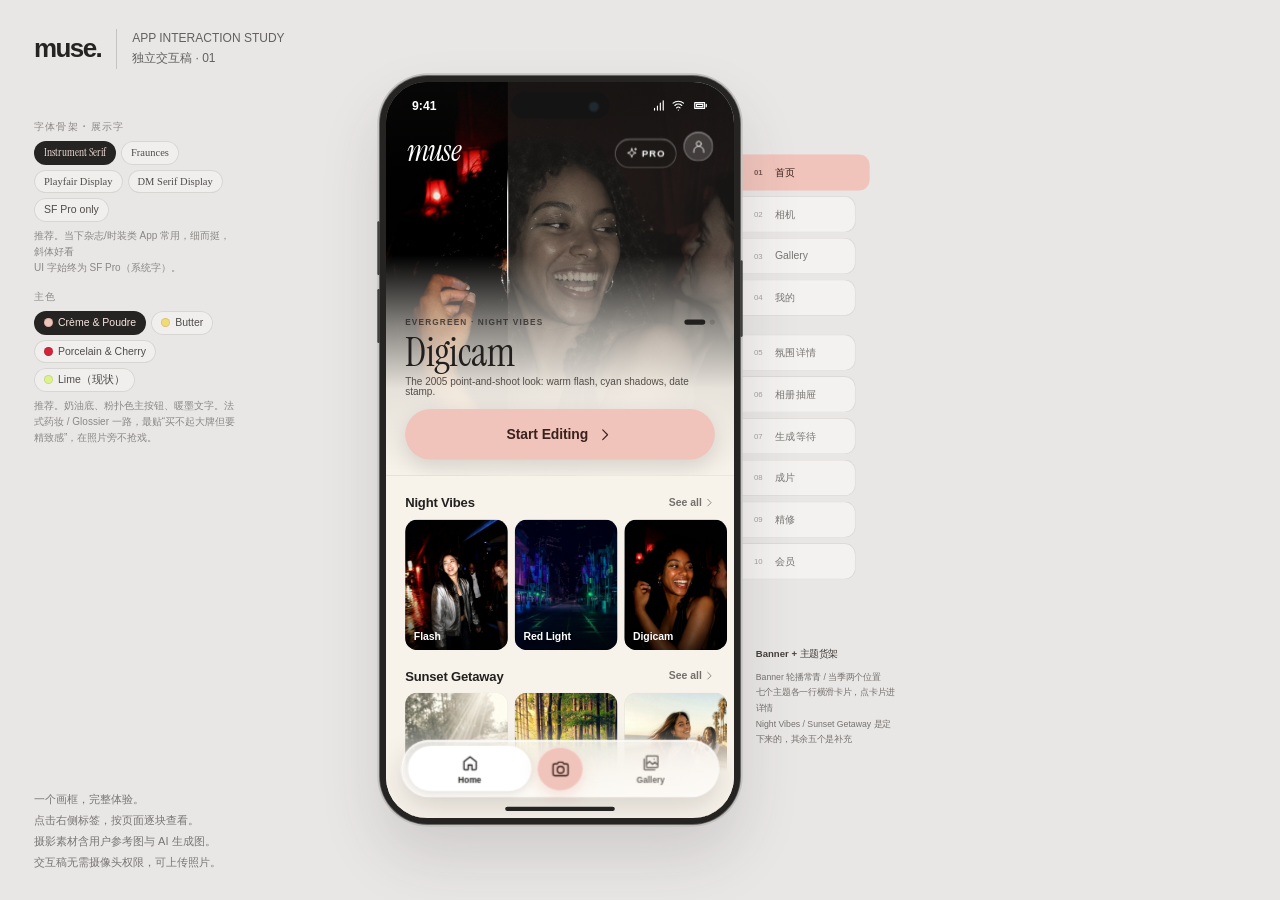
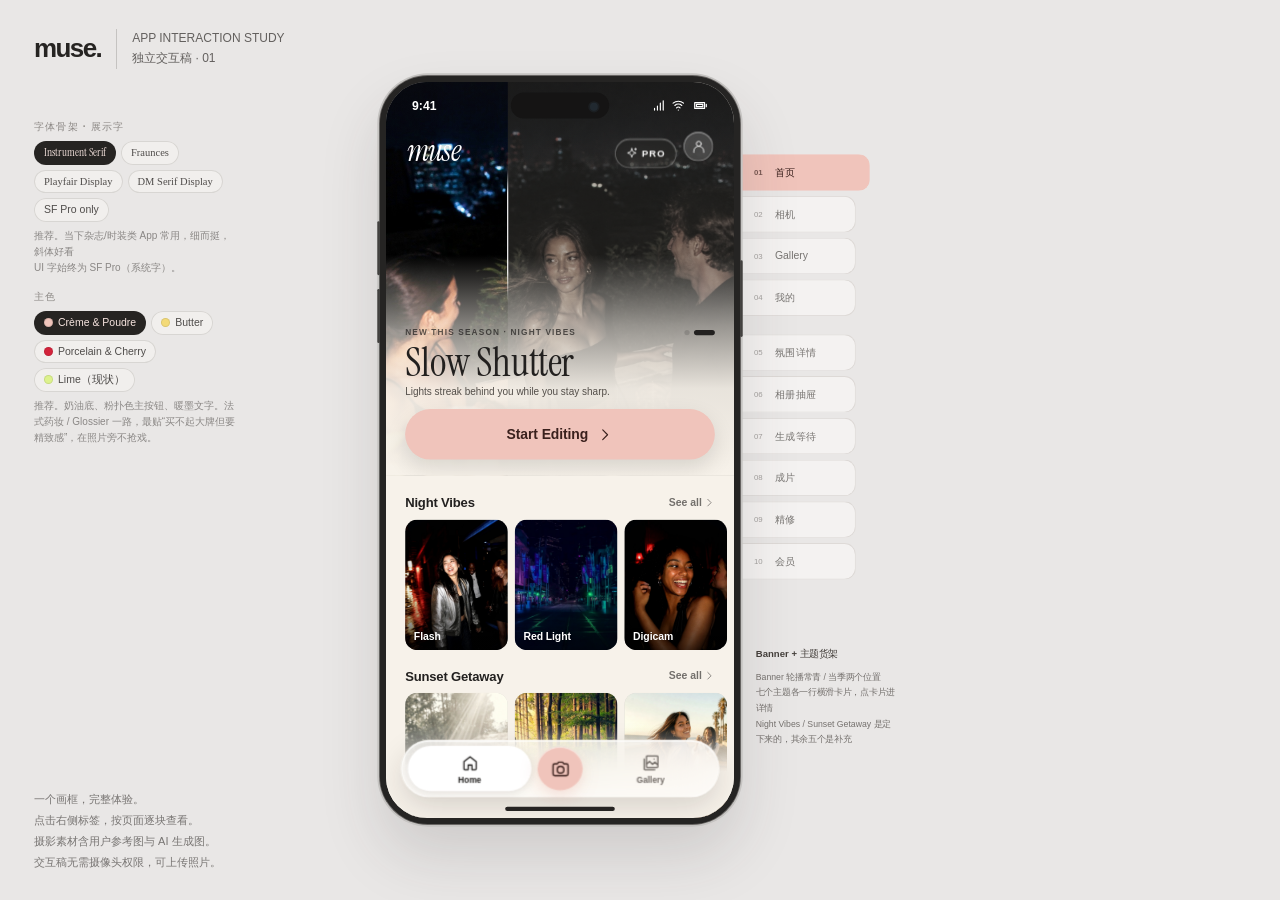
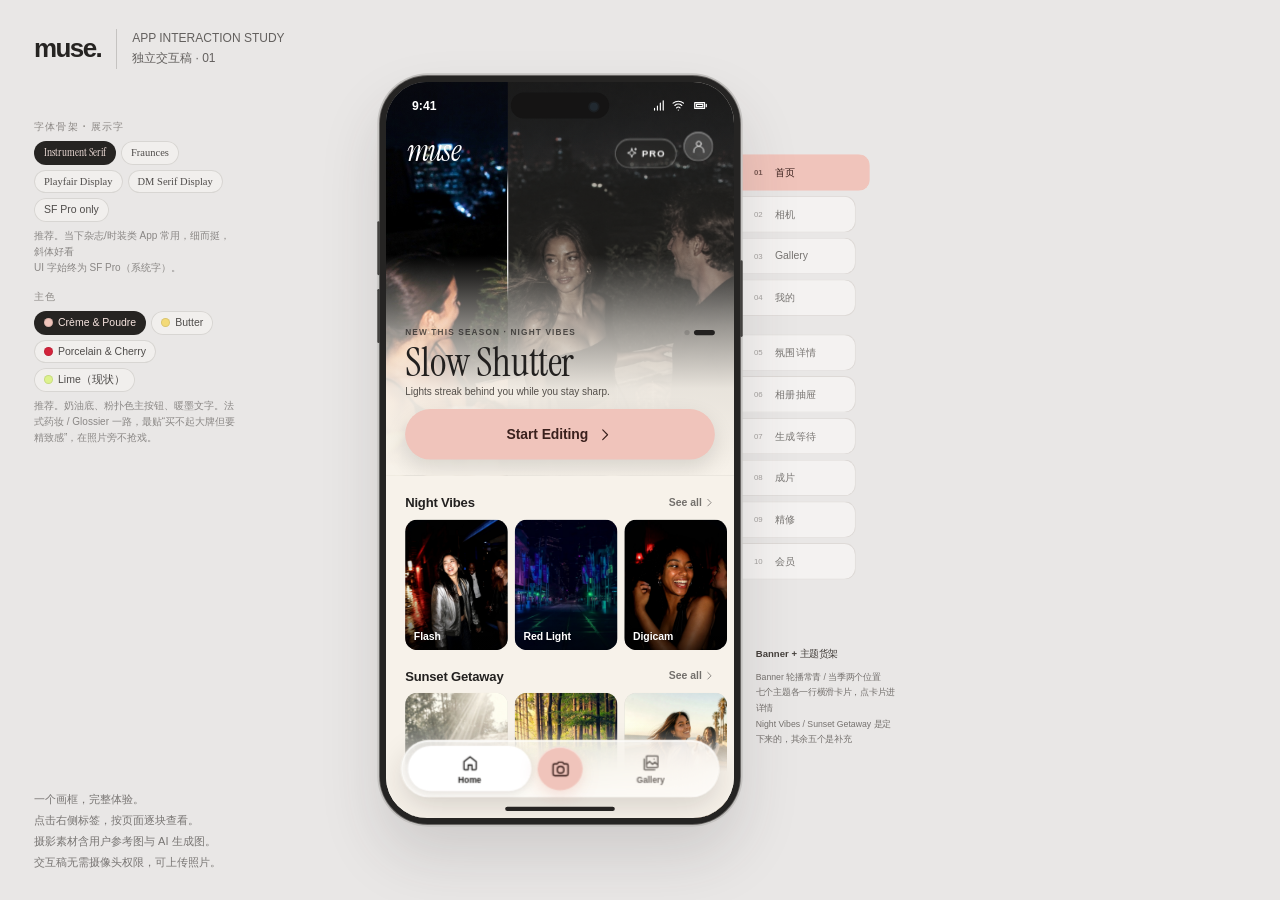
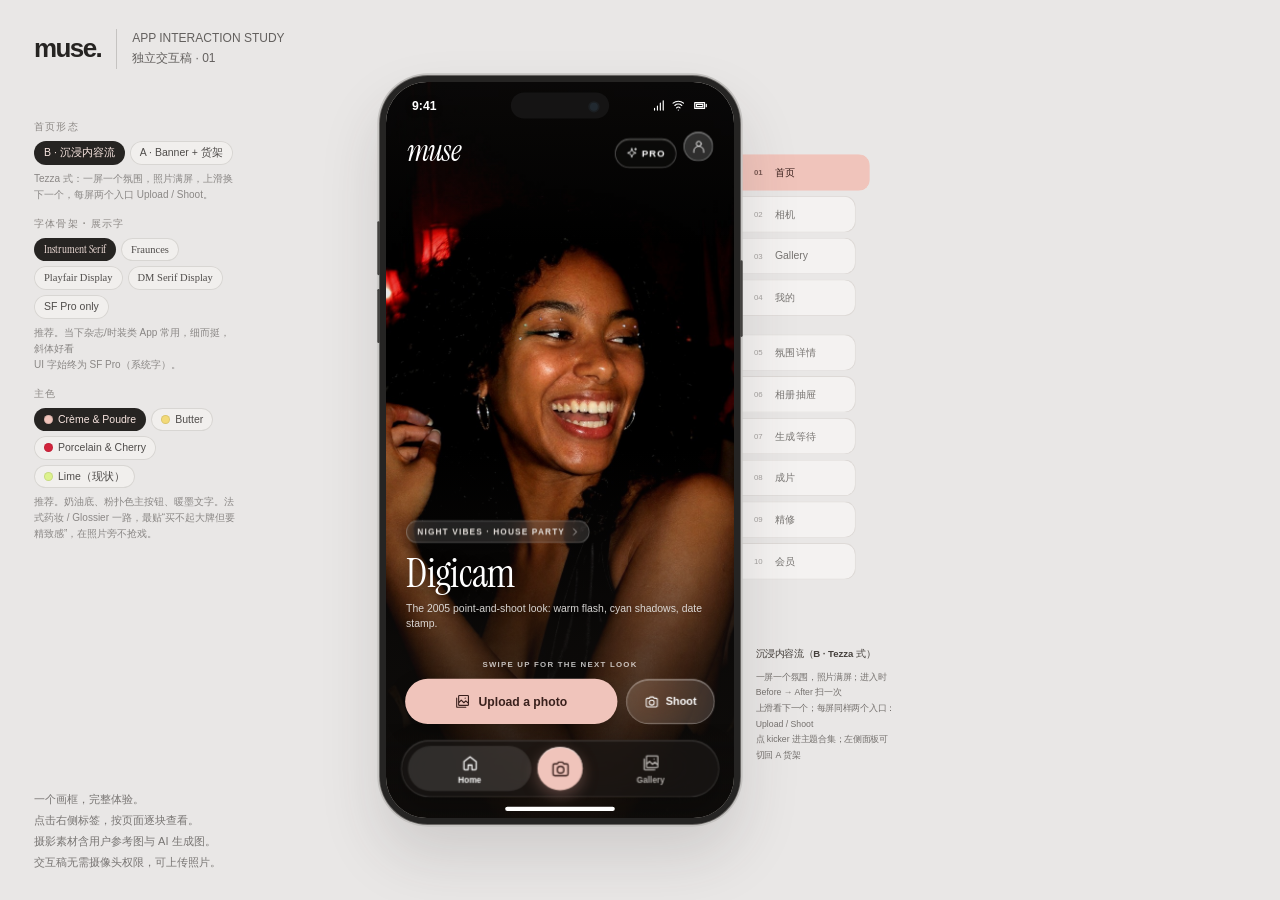
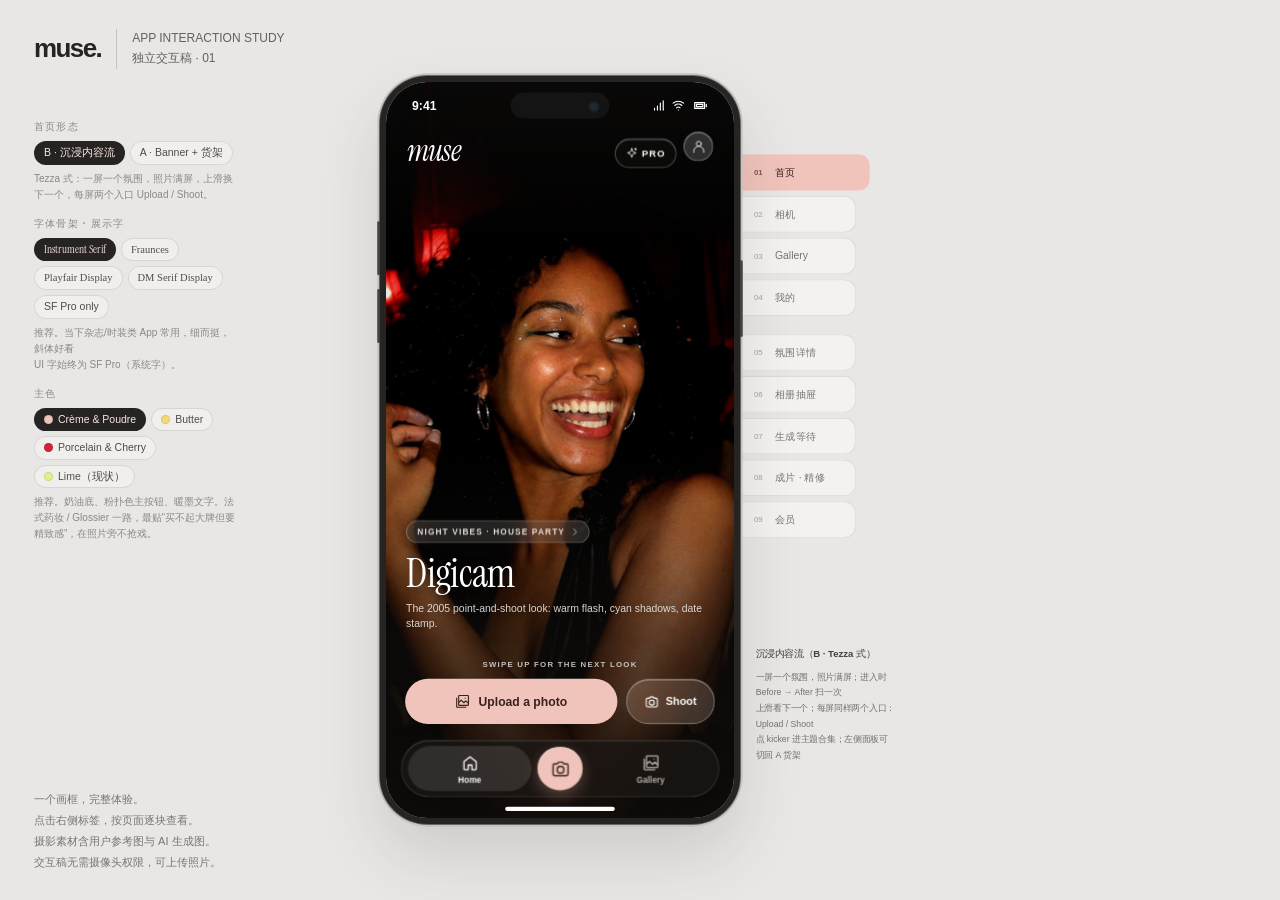
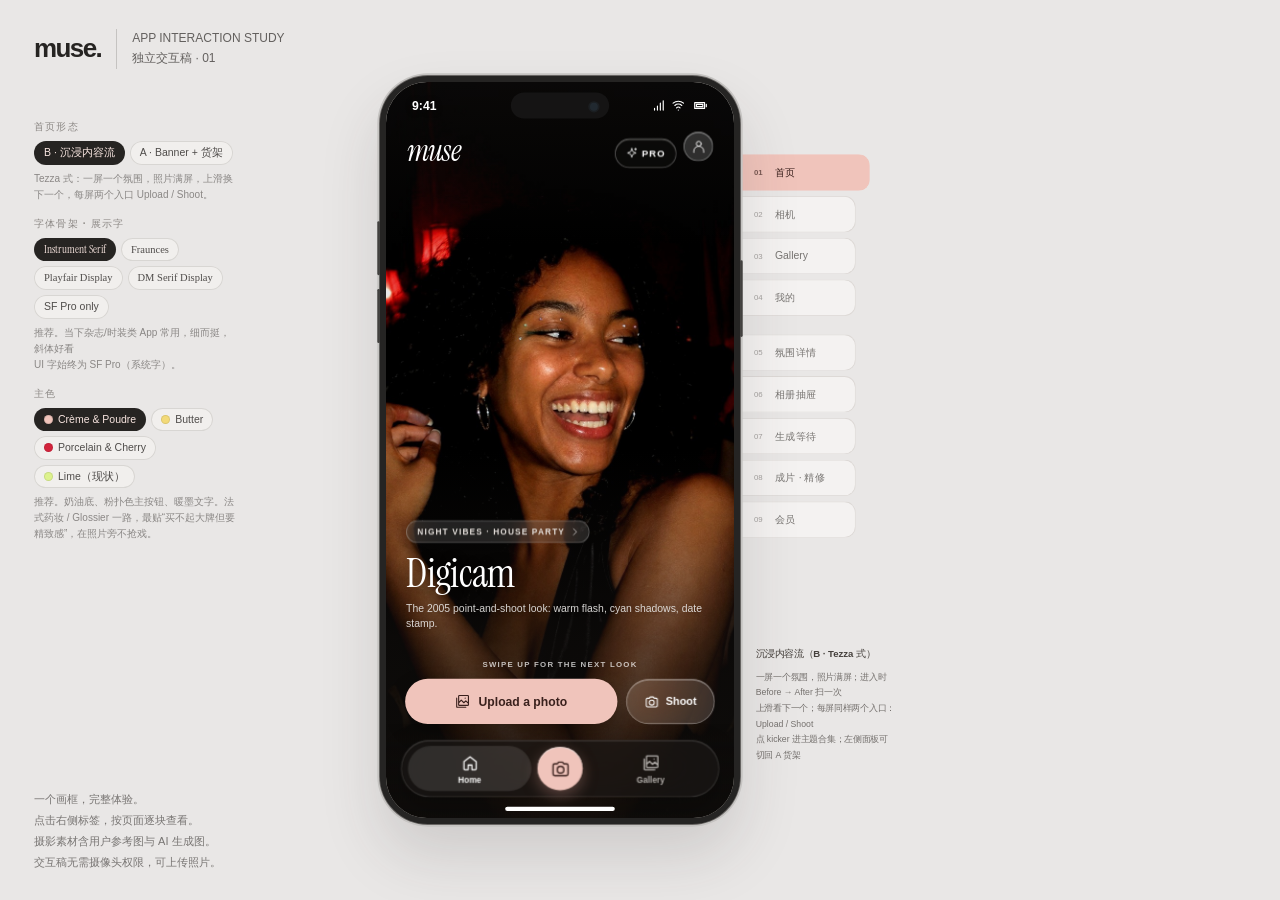
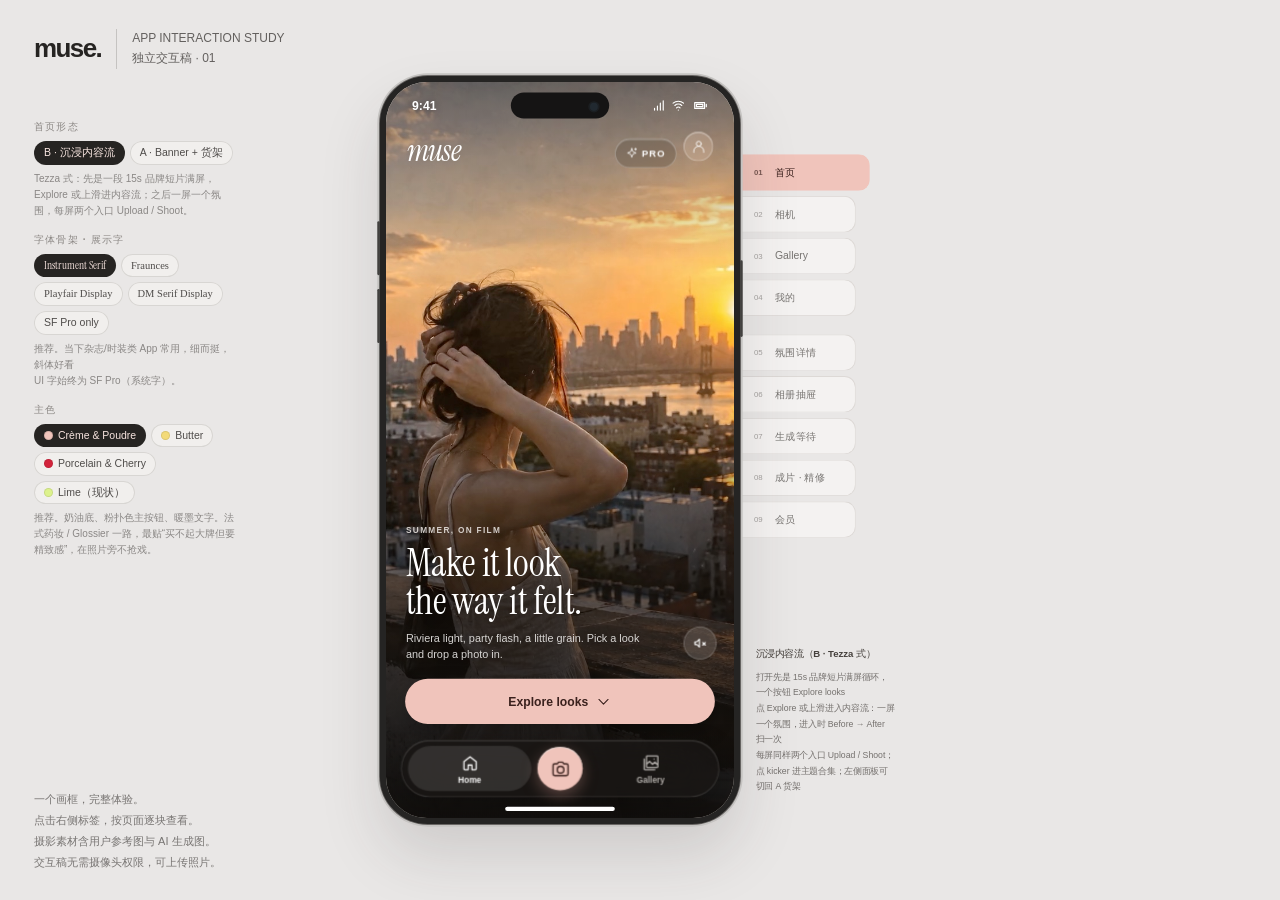
